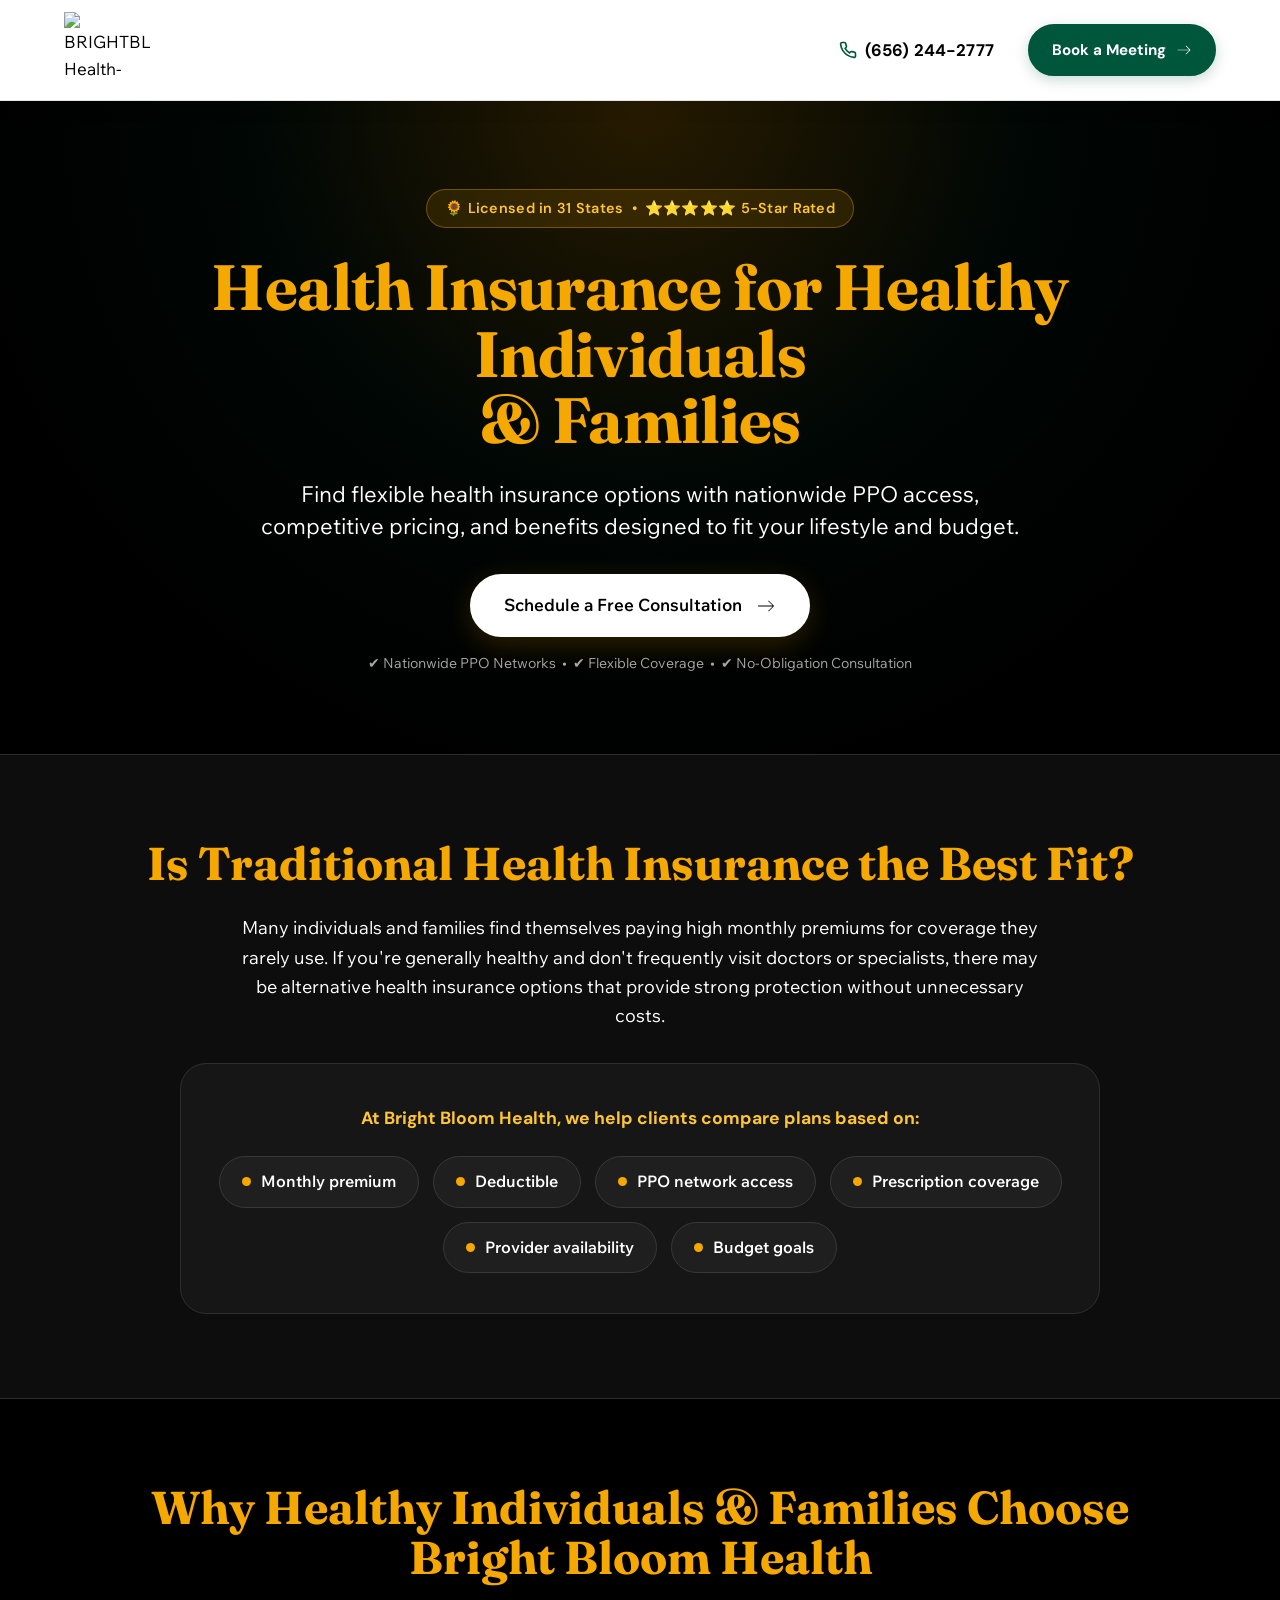
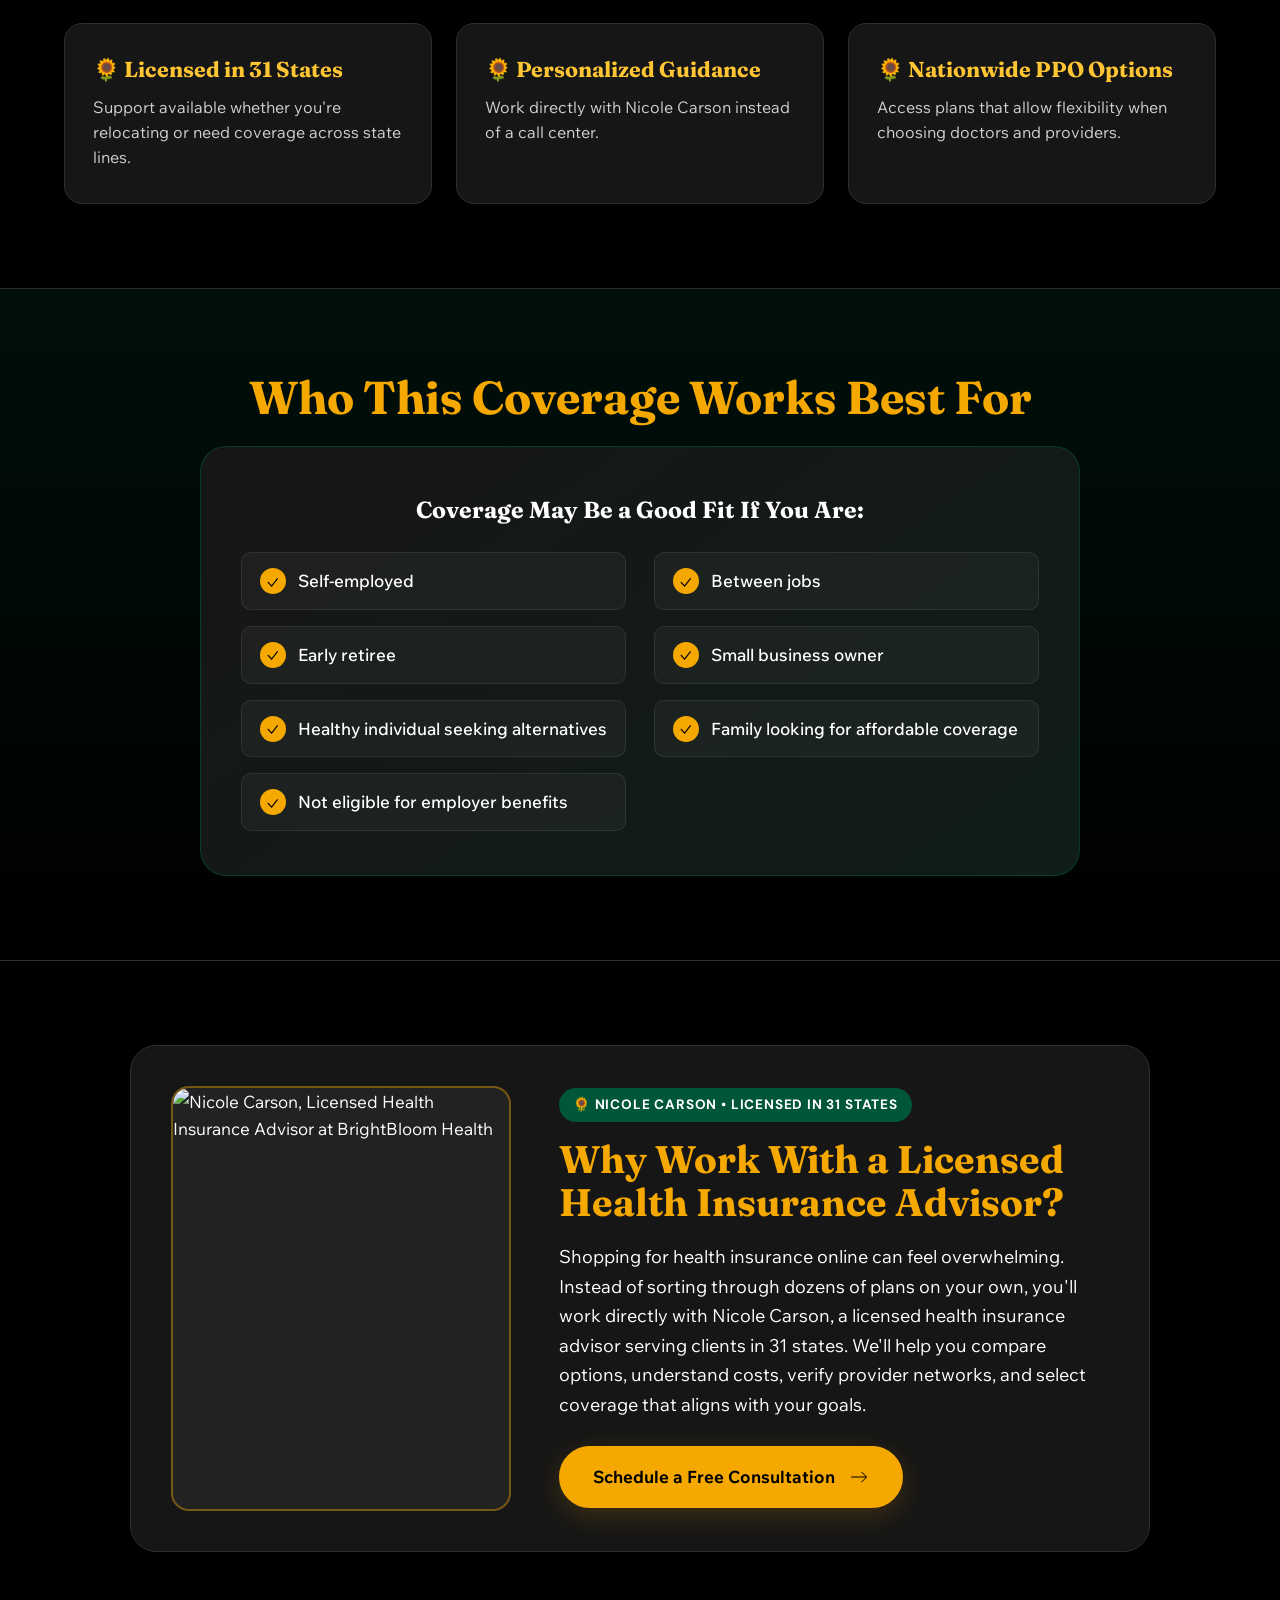
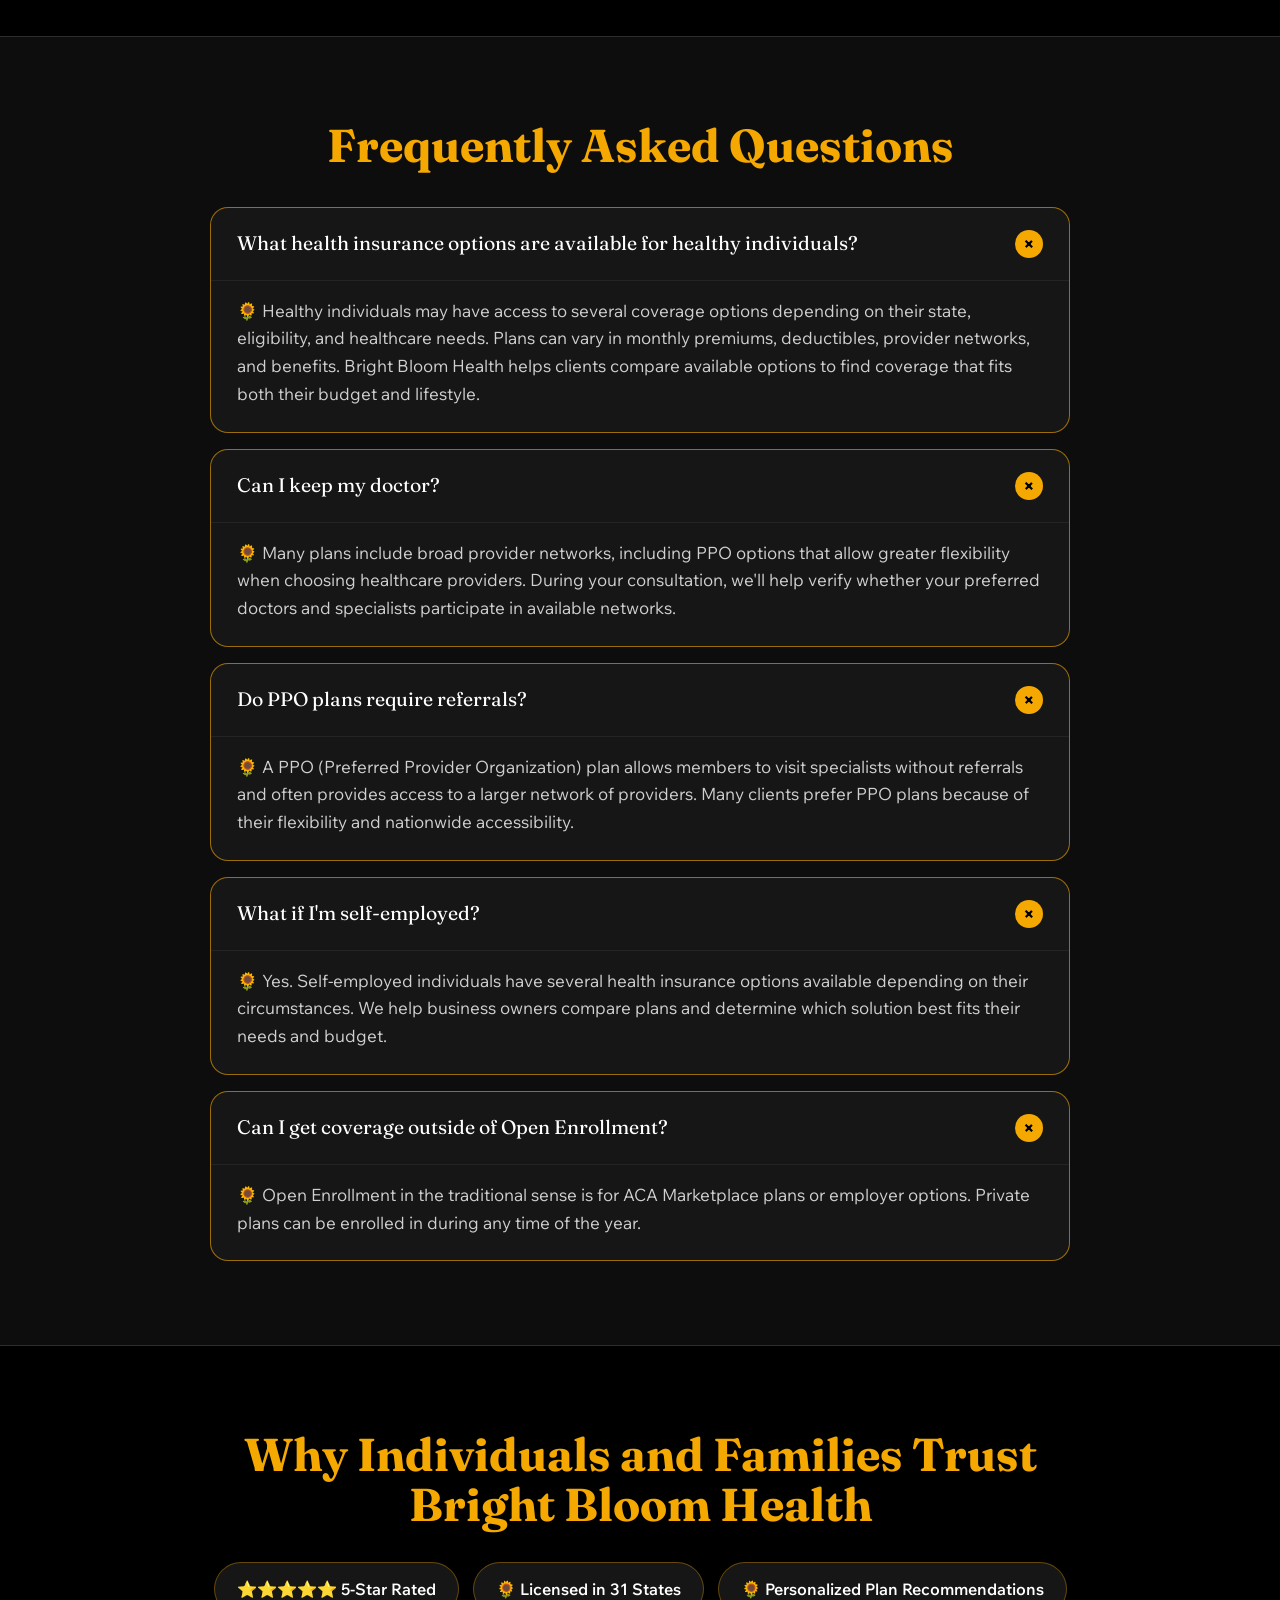
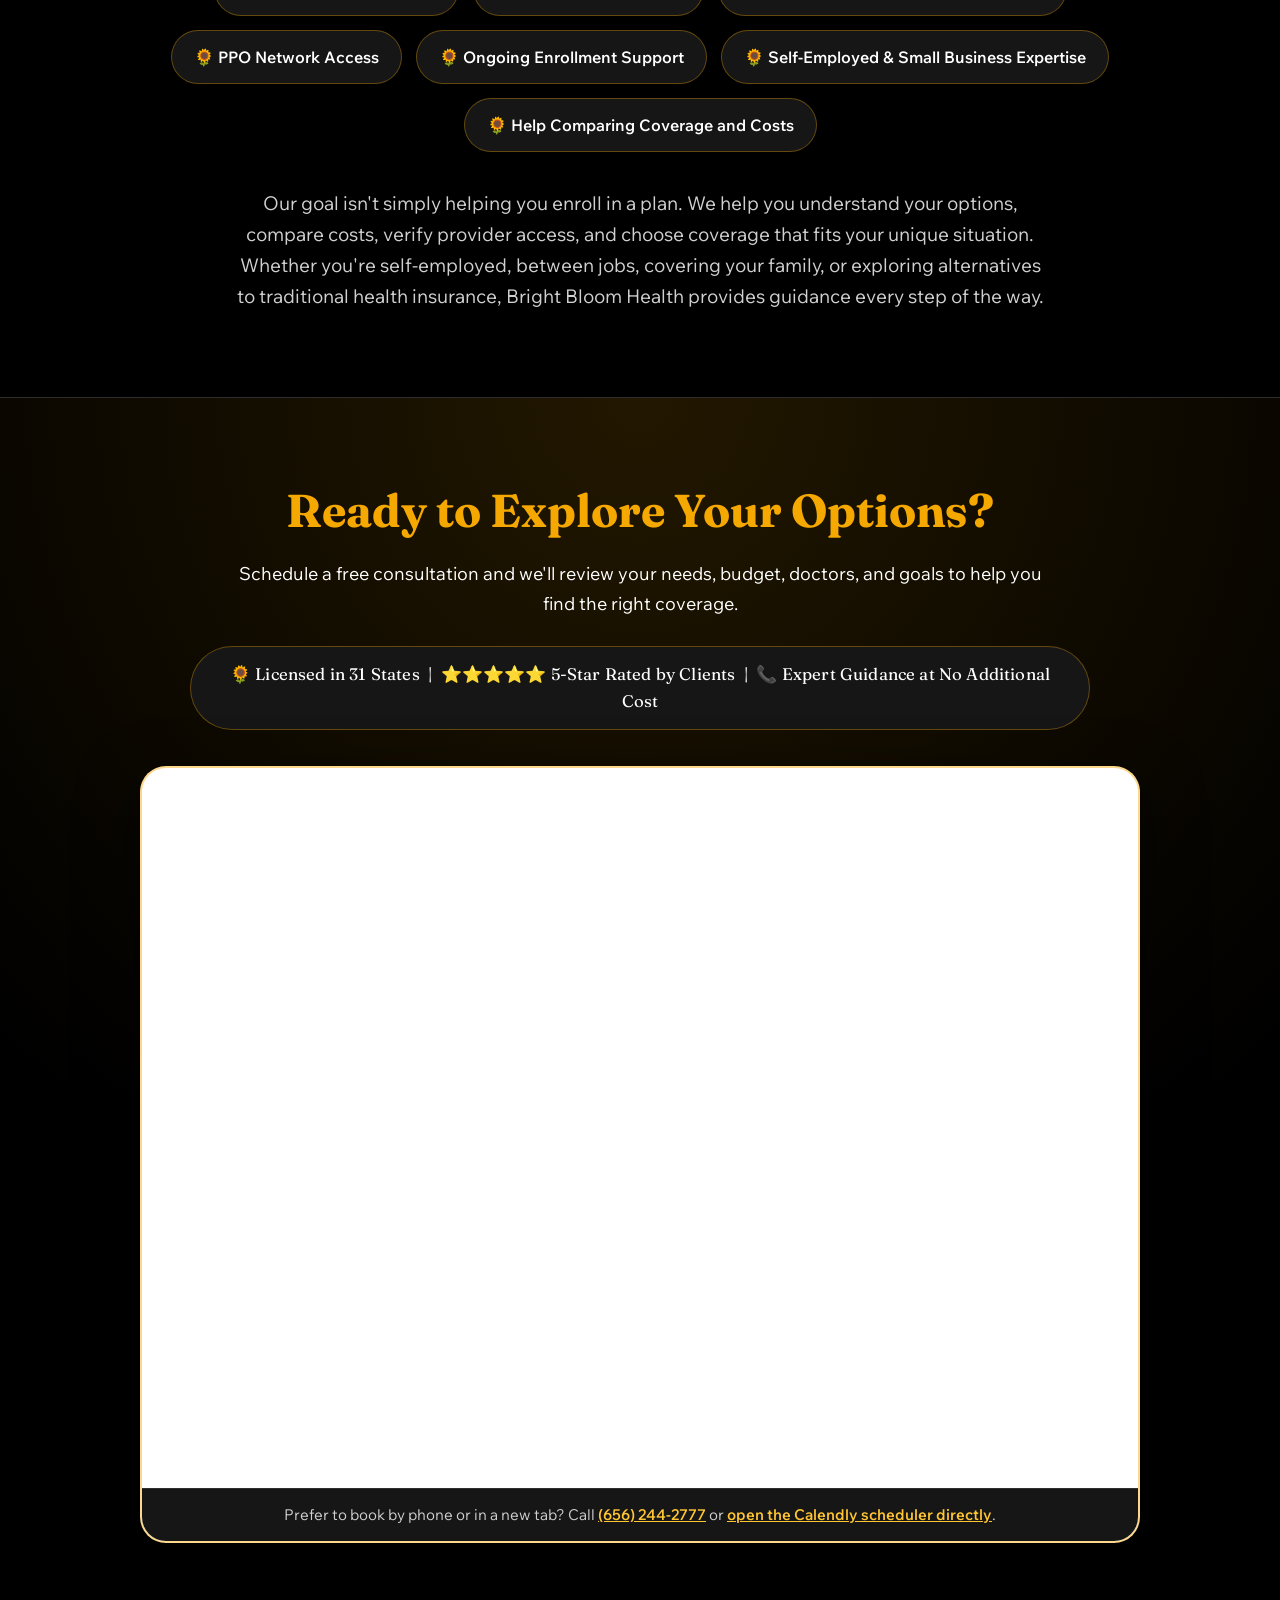
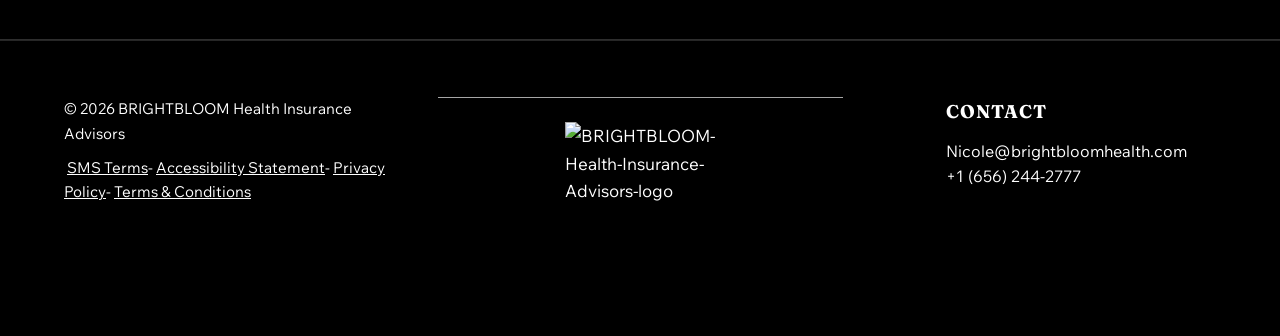
==== individual-health-insurance.html @ b1f5054b "Add Individual and Small Business Group landing pages" ====
<!DOCTYPE html>
<html lang="en">
<head>
  <meta charset="UTF-8" />
  <meta name="viewport" content="width=device-width, initial-scale=1.0" />
  <title>Health Insurance for Healthy Individuals &amp; Families | BrightBloom Health</title>
  <meta name="description" content="Find affordable individual health insurance plans with BrightBloom Health. We help healthy individuals compare coverage options and enroll in plans available across 31 states." />
  <link rel="icon" sizes="192x192" href="https://static.wixstatic.com/media/b63b52_3098d8e9bc4a4a759e5c3618f8b5f207%7Emv2.png/v1/fill/w_192%2Ch_192%2Clg_1%2Cusm_0.66_1.00_0.01/b63b52_3098d8e9bc4a4a759e5c3618f8b5f207%7Emv2.png" type="image/png" />
  <link rel="stylesheet" href="styles.css" />
</head>
<body>

  <!-- ========================================================================
       HEADER: Logo Left, Phone Number & Book a Meeting Anchor Link Right
       ======================================================================== -->
  <header class="site-header">
    <div class="site-header__inner">
      <a href="https://www.brightbloomhealth.com" class="site-header__logo" aria-label="BrightBloom Health Insurance Advisors Home">
        <img
          src="https://static.wixstatic.com/media/4225b8_636b3a43d133442f942cba2904b4e804~mv2.png"
          alt="BRIGHTBLOOM-Health-Insurance-Advisors-logo"
          width="1091"
          height="964"
        />
      </a>

      <div class="site-header__actions">
        <a href="tel:6562442777" class="site-header__phone" aria-label="Call (656) 244-2777">
          <svg viewBox="0 0 24 24" fill="none" stroke="currentColor" stroke-width="2.2" stroke-linecap="round" stroke-linejoin="round" aria-hidden="true">
            <path d="M22 16.92v3a2 2 0 0 1-2.18 2 19.79 19.79 0 0 1-8.63-3.07 19.5 19.5 0 0 1-6-6 19.79 19.79 0 0 1-3.07-8.67A2 2 0 0 1 4.11 2h3a2 2 0 0 1 2 1.72 12.84 12.84 0 0 0 .7 2.81 2 2 0 0 1-.45 2.11L8.09 9.91a16 16 0 0 0 6 6l1.27-1.27a2 2 0 0 1 2.11-.45 12.84 12.84 0 0 0 2.81.7A2 2 0 0 1 22 16.92z"></path>
          </svg>
          <span>(656) 244-2777</span>
        </a>

        <a href="#book-meeting" class="site-header__cta">
          <span>Book a Meeting</span>
          <svg viewBox="0 0 200 200" fill="currentColor" aria-hidden="true">
            <path d="m178.803 97.137-50.078-49.485a3.99 3.99 0 0 0-5.657.047 4.03 4.03 0 0 0 .047 5.68l43.114 42.604H24c-2.209 0-4 1.798-4 4.017s1.791 4.016 4 4.016h142.232l-43.117 42.606a4.03 4.03 0 0 0-.047 5.68 3.99 3.99 0 0 0 5.657.047l50.078-49.485a4.027 4.027 0 0 0 0-5.727"></path>
          </svg>
        </a>
      </div>
    </div>
  </header>

  <main>
    <!-- ======================================================================
         HERO SECTION
         ====================================================================== -->
    <section class="hero">
      <div class="container">
        <div class="hero__eyebrow">
          <span>🌻 Licensed in 31 States</span>
          <span>•</span>
          <span>⭐⭐⭐⭐⭐ 5-Star Rated</span>
        </div>

        <h1>Health Insurance for Healthy Individuals<br />&amp; Families</h1>

        <p class="hero__lead">
          Find flexible health insurance options with nationwide PPO access, competitive pricing, and benefits designed to fit your lifestyle and budget.
        </p>

        <div class="hero__actions">
          <a href="#book-meeting" class="btn-primary">
            <span>Schedule a Free Consultation</span>
            <svg data-bbox="20 46.5 159.999 107.002" viewBox="0 0 200 200" height="200" width="200" xmlns="http://www.w3.org/2000/svg" aria-hidden="true">
              <path d="m178.803 97.137-50.078-49.485a3.99 3.99 0 0 0-5.657.047 4.03 4.03 0 0 0 .047 5.68l43.114 42.604H24c-2.209 0-4 1.798-4 4.017s1.791 4.016 4 4.016h142.232l-43.117 42.606a4.03 4.03 0 0 0-.047 5.68 3.99 3.99 0 0 0 5.657.047l50.078-49.485a4.027 4.027 0 0 0 0-5.727"></path>
            </svg>
          </a>
          <span class="hero__microcopy">✔ Nationwide PPO Networks &nbsp;•&nbsp; ✔ Flexible Coverage &nbsp;•&nbsp; ✔ No-Obligation Consultation</span>
        </div>
      </div>
    </section>

    <!-- ======================================================================
         IS TRADITIONAL HEALTH INSURANCE THE BEST FIT?
         ====================================================================== -->
    <section class="section section--alt">
      <div class="container">
        <h2 class="section-title">Is Traditional Health Insurance the Best Fit?</h2>
        <p class="section-intro">
          Many individuals and families find themselves paying high monthly premiums for coverage they rarely use. If you're generally healthy and don't frequently visit doctors or specialists, there may be alternative health insurance options that provide strong protection without unnecessary costs.
        </p>

        <div class="compare-box">
          <p class="compare-box__label">At Bright Bloom Health, we help clients compare plans based on:</p>
          <ul class="pill-grid">
            <li class="pill-grid__item"><span class="pill-grid__dot"></span>Monthly premium</li>
            <li class="pill-grid__item"><span class="pill-grid__dot"></span>Deductible</li>
            <li class="pill-grid__item"><span class="pill-grid__dot"></span>PPO network access</li>
            <li class="pill-grid__item"><span class="pill-grid__dot"></span>Prescription coverage</li>
            <li class="pill-grid__item"><span class="pill-grid__dot"></span>Provider availability</li>
            <li class="pill-grid__item"><span class="pill-grid__dot"></span>Budget goals</li>
          </ul>
        </div>
      </div>
    </section>

    <!-- ======================================================================
         WHY HEALTHY INDIVIDUALS & FAMILIES CHOOSE BRIGHT BLOOM HEALTH
         ====================================================================== -->
    <section class="section">
      <div class="container">
        <h2 class="section-title">Why Healthy Individuals &amp; Families Choose<br />Bright Bloom Health</h2>

        <div class="cards-grid">
          <article class="feature-card">
            <h3 class="feature-card__title">🌻 Licensed in 31 States</h3>
            <p class="feature-card__text">
              Support available whether you're relocating or need coverage across state lines.
            </p>
          </article>

          <article class="feature-card">
            <h3 class="feature-card__title">🌻 Personalized Guidance</h3>
            <p class="feature-card__text">
              Work directly with Nicole Carson instead of a call center.
            </p>
          </article>

          <article class="feature-card">
            <h3 class="feature-card__title">🌻 Nationwide PPO Options</h3>
            <p class="feature-card__text">
              Access plans that allow flexibility when choosing doctors and providers.
            </p>
          </article>
        </div>
      </div>
    </section>

    <!-- ======================================================================
         WHO THIS COVERAGE WORKS BEST FOR
         ====================================================================== -->
    <section class="section section--green-accent">
      <div class="container">
        <h2 class="section-title">Who This Coverage Works Best For</h2>

        <div class="checklist-panel">
          <h3 class="checklist-panel__subtitle">Coverage May Be a Good Fit If You Are:</h3>
          <ul class="checklist-grid">
            <li class="checklist-grid__item">
              <span class="checklist-grid__check" aria-hidden="true">✓</span>
              <span>Self-employed</span>
            </li>
            <li class="checklist-grid__item">
              <span class="checklist-grid__check" aria-hidden="true">✓</span>
              <span>Between jobs</span>
            </li>
            <li class="checklist-grid__item">
              <span class="checklist-grid__check" aria-hidden="true">✓</span>
              <span>Early retiree</span>
            </li>
            <li class="checklist-grid__item">
              <span class="checklist-grid__check" aria-hidden="true">✓</span>
              <span>Small business owner</span>
            </li>
            <li class="checklist-grid__item">
              <span class="checklist-grid__check" aria-hidden="true">✓</span>
              <span>Healthy individual seeking alternatives</span>
            </li>
            <li class="checklist-grid__item">
              <span class="checklist-grid__check" aria-hidden="true">✓</span>
              <span>Family looking for affordable coverage</span>
            </li>
            <li class="checklist-grid__item">
              <span class="checklist-grid__check" aria-hidden="true">✓</span>
              <span>Not eligible for employer benefits</span>
            </li>
          </ul>
        </div>
      </div>
    </section>

    <!-- ======================================================================
         WHY WORK WITH A LICENSED HEALTH INSURANCE ADVISOR?
         ====================================================================== -->
    <section class="section">
      <div class="container">
        <div class="advisor-split">
          <div class="advisor-split__photo-wrap">
            <img
              src="https://static.wixstatic.com/media/b63b52_258e3d685c5d4fb6a527b3e25c77edae~mv2.jpeg/v1/fill/w_1440,h_1800,al_c,q_90,enc_auto/b63b52_258e3d685c5d4fb6a527b3e25c77edae~mv2.jpeg"
              alt="Nicole Carson, Licensed Health Insurance Advisor at BrightBloom Health"
              loading="lazy"
            />
          </div>

          <div class="advisor-split__content">
            <span class="advisor-split__badge">🌻 Nicole Carson • Licensed in 31 States</span>
            <h2 class="advisor-split__title">Why Work With a Licensed Health Insurance Advisor?</h2>
            <p class="advisor-split__body">
              Shopping for health insurance online can feel overwhelming. Instead of sorting through dozens of plans on your own, you'll work directly with Nicole Carson, a licensed health insurance advisor serving clients in 31 states. We'll help you compare options, understand costs, verify provider networks, and select coverage that aligns with your goals.
            </p>
            <a href="#book-meeting" class="btn-primary btn-gold">
              <span>Schedule a Free Consultation</span>
              <svg viewBox="0 0 200 200" xmlns="http://www.w3.org/2000/svg" aria-hidden="true">
                <path d="m178.803 97.137-50.078-49.485a3.99 3.99 0 0 0-5.657.047 4.03 4.03 0 0 0 .047 5.68l43.114 42.604H24c-2.209 0-4 1.798-4 4.017s1.791 4.016 4 4.016h142.232l-43.117 42.606a4.03 4.03 0 0 0-.047 5.68 3.99 3.99 0 0 0 5.657.047l50.078-49.485a4.027 4.027 0 0 0 0-5.727"></path>
              </svg>
            </a>
          </div>
        </div>
      </div>
    </section>

    <!-- ======================================================================
         FREQUENTLY ASKED QUESTIONS
         ====================================================================== -->
    <section class="section section--alt">
      <div class="container container--narrow">
        <h2 class="section-title">Frequently Asked Questions</h2>

        <div class="faq-list">
          <details class="faq-item" open>
            <summary>
              <span>What health insurance options are available for healthy individuals?</span>
              <span class="faq-item__icon" aria-hidden="true">+</span>
            </summary>
            <div class="faq-item__answer">
              🌻 Healthy individuals may have access to several coverage options depending on their state, eligibility, and healthcare needs. Plans can vary in monthly premiums, deductibles, provider networks, and benefits. Bright Bloom Health helps clients compare available options to find coverage that fits both their budget and lifestyle.
            </div>
          </details>

          <details class="faq-item" open>
            <summary>
              <span>Can I keep my doctor?</span>
              <span class="faq-item__icon" aria-hidden="true">+</span>
            </summary>
            <div class="faq-item__answer">
              🌻 Many plans include broad provider networks, including PPO options that allow greater flexibility when choosing healthcare providers. During your consultation, we'll help verify whether your preferred doctors and specialists participate in available networks.
            </div>
          </details>

          <details class="faq-item" open>
            <summary>
              <span>Do PPO plans require referrals?</span>
              <span class="faq-item__icon" aria-hidden="true">+</span>
            </summary>
            <div class="faq-item__answer">
              🌻 A PPO (Preferred Provider Organization) plan allows members to visit specialists without referrals and often provides access to a larger network of providers. Many clients prefer PPO plans because of their flexibility and nationwide accessibility.
            </div>
          </details>

          <details class="faq-item" open>
            <summary>
              <span>What if I'm self-employed?</span>
              <span class="faq-item__icon" aria-hidden="true">+</span>
            </summary>
            <div class="faq-item__answer">
              🌻 Yes. Self-employed individuals have several health insurance options available depending on their circumstances. We help business owners compare plans and determine which solution best fits their needs and budget.
            </div>
          </details>

          <details class="faq-item" open>
            <summary>
              <span>Can I get coverage outside of Open Enrollment?</span>
              <span class="faq-item__icon" aria-hidden="true">+</span>
            </summary>
            <div class="faq-item__answer">
              🌻 Open Enrollment in the traditional sense is for ACA Marketplace plans or employer options. Private plans can be enrolled in during any time of the year.
            </div>
          </details>
        </div>
      </div>
    </section>

    <!-- ======================================================================
         WHY INDIVIDUALS AND FAMILIES TRUST BRIGHT BLOOM HEALTH
         ====================================================================== -->
    <section class="section">
      <div class="container">
        <h2 class="section-title">Why Individuals and Families Trust<br />Bright Bloom Health</h2>

        <ul class="trust-badges">
          <li class="trust-badges__item">⭐⭐⭐⭐⭐ 5-Star Rated</li>
          <li class="trust-badges__item">🌻 Licensed in 31 States</li>
          <li class="trust-badges__item">🌻 Personalized Plan Recommendations</li>
          <li class="trust-badges__item">🌻 PPO Network Access</li>
          <li class="trust-badges__item">🌻 Ongoing Enrollment Support</li>
          <li class="trust-badges__item">🌻 Self-Employed &amp; Small Business Expertise</li>
          <li class="trust-badges__item">🌻 Help Comparing Coverage and Costs</li>
        </ul>

        <p class="trust-closing">
          Our goal isn't simply helping you enroll in a plan. We help you understand your options, compare costs, verify provider access, and choose coverage that fits your unique situation. Whether you're self-employed, between jobs, covering your family, or exploring alternatives to traditional health insurance, Bright Bloom Health provides guidance every step of the way.
        </p>
      </div>
    </section>

    <!-- ======================================================================
         BOOK A MEETING / CALENDLY SECTION (#book-meeting / #Get a Quote)
         ====================================================================== -->
    <div id="Get a Quote"></div>
    <section id="book-meeting" class="booking-section">
      <div class="container">
        <h2 class="section-title">Ready to Explore Your Options?</h2>
        <p class="section-intro">
          Schedule a free consultation and we'll review your needs, budget, doctors, and goals to help you find the right coverage.
        </p>

        <div class="booking-trust-bar">
          🌻 Licensed in 31 States &nbsp;|&nbsp; ⭐⭐⭐⭐⭐ 5-Star Rated by Clients &nbsp;|&nbsp; 📞 Expert Guidance at No Additional Cost
        </div>

        <div class="calendly-card">
          <!-- Wix Custom Element from https://www.brightbloomhealth.com/#Get%20a%20Quote -->
          <calendly-integration ispremium="true" calendly-url="https://calendly.com/brightbloomhealth"></calendly-integration>

          <!-- Standard Calendly Inline Embed Widget for https://calendly.com/brightbloomhealth -->
          <div
            class="calendly-inline-widget"
            data-url="https://calendly.com/brightbloomhealth?hide_gdpr_banner=1"
          ></div>
          <script type="text/javascript" src="https://assets.calendly.com/assets/external/widget.js" async></script>

          <div class="calendly-fallback">
            Prefer to book by phone or in a new tab? Call <a href="tel:6562442777">(656) 244-2777</a> or <a href="https://calendly.com/brightbloomhealth" target="_blank" rel="noopener noreferrer">open the Calendly scheduler directly</a>.
          </div>
        </div>
      </div>
    </section>
  </main>

  <!-- ========================================================================
       FOOTER (Copied from https://www.brightbloomhealth.com/)
       ======================================================================== -->
  <footer id="comp-kbgakxmn" class="site-footer">
    <div class="site-footer__grid">
      <div class="site-footer__legal">
        <p>© 2026 BRIGHTBLOOM Health Insurance Advisors&nbsp;</p>
        <p>
          &nbsp;<a href="https://www.brightbloomhealth.com/blank-1" target="_self">SMS Terms</a>-
          <a href="https://www.brightbloomhealth.com/blank-2" target="_self">Accessibility Statement</a>-&nbsp;<a href="https://www.brightbloomhealth.com/privacy-page" target="_self">Privacy Policy</a>-
          <a href="https://www.brightbloomhealth.com/terms-and-conditions" target="_self">Terms &amp; Conditions</a>
        </p>
      </div>

      <div class="site-footer__logo-box">
        <a href="https://www.brightbloomhealth.com" target="_self" class="site-footer__logo-link" aria-label="BrightBloom Health Home">
          <img
            src="https://static.wixstatic.com/media/4225b8_f32159758fa34a75a1e95ddd8f62abf9~mv2.png"
            alt="BRIGHTBLOOM-Health-Insurance-Advisors-logo"
            width="1254"
            height="1254"
            loading="lazy"
          />
        </a>
      </div>

      <div class="site-footer__contact">
        <h2>Contact</h2>
        <p>
          <a href="mailto:Nicole@brightbloomhealth.com">Nicole@brightbloomhealth.com</a><br />
          <a href="tel:+16562442777">+1 (656) 244-2777</a>
        </p>
      </div>
    </div>
  </footer>

</body>
</html>
---- styles.css ----
/* ==========================================================================
   BrightBloom Health Insurance Advisors — Shared Landing Page Styles
   Brand Palette & Typography matched to https://www.brightbloomhealth.com/
   ========================================================================== */

/* Brand Fonts from Wix / Parastorage + Google Fonts Fallbacks */
@import url('https://fonts.googleapis.com/css2?family=DM+Sans:ital,opsz,wght@0,9..40,400..800;1,9..40,400..800&family=Fraunces:opsz,wght@9..144,600;9..144,700;9..144,800&family=Wix+Madefor+Text:ital,wght@0,400..800;1,400..800&display=swap');

@font-face {
  font-family: 'gazpacho';
  font-style: normal;
  font-weight: 700;
  src: url('https://static.parastorage.com/fonts/v2/b9dca666-0b23-410b-aa3e-4b1a104186e5/v1/gazpacho.latin.woff2') format('woff2');
  font-display: swap;
}

@font-face {
  font-family: 'gazpacho';
  font-style: normal;
  font-weight: 900;
  src: url('https://static.parastorage.com/fonts/v2/79d3cc28-83b4-41ea-b352-4a96702283bd/v1/gazpacho.latin.woff2') format('woff2');
  font-display: swap;
}

@font-face {
  font-family: 'wix-madefor-text-v2';
  font-style: normal;
  font-weight: 400;
  src: url('https://static.parastorage.com/tag-bundler/api/v1/fonts-cache/googlefont/woff2/s/wixmadefortext/v13/-W_lXI_oSymQ8Qj-Apx3HGN_Hu1RZiUR5y4coj8.woff2') format('woff2');
  font-display: swap;
}

@font-face {
  font-family: 'wix-madefor-text-v2';
  font-style: normal;
  font-weight: 600;
  src: url('https://static.parastorage.com/tag-bundler/api/v1/fonts-cache/googlefont/woff2/s/wixmadefortext/v13/-W_lXI_oSymQ8Qj-Apx3HGN_Hu1RZiUR5y4coj8.woff2') format('woff2');
  font-display: swap;
}

:root {
  /* Core Brand Colors from BrightBloom Health */
  --bb-black: #000000;
  --bb-dark: #0d0d0d;
  --bb-surface: #161616;
  --bb-surface-elevated: #1f1f1f;
  --bb-border-dark: #2e2e2e;
  --bb-shade-2: #4d4d4d;
  --bb-shade-3: #a6a6a6;
  --bb-text-muted: #d0d0d0;
  --bb-white: #ffffff;
  --bb-gold: #F5A800;
  --bb-yellow: #FFC533;
  --bb-green: #00563B;
  --bb-green-light: #00724f;

  /* Typography */
  --font-heading: 'gazpacho', 'Fraunces', Georgia, serif;
  --font-body: 'wix-madefor-text-v2', 'Wix Madefor Text', 'DM Sans', -apple-system, BlinkMacSystemFont, sans-serif;
  --font-ui: 'DM Sans', 'Wix Madefor Text', sans-serif;

  /* Spacing & Layout */
  --container-max: 1200px;
  --container-narrow: 920px;
  --radius-sm: 10px;
  --radius-md: 18px;
  --radius-lg: 26px;
  --radius-pill: 9999px;
  --transition: 0.25s cubic-bezier(0.16, 1, 0.3, 1);
}

*, *::before, *::after {
  box-sizing: border-box;
  margin: 0;
  padding: 0;
}

html {
  scroll-behavior: smooth;
  scroll-padding-top: 96px;
}

body {
  background-color: var(--bb-black);
  color: var(--bb-white);
  font-family: var(--font-body);
  font-size: 17px;
  line-height: 1.6;
  -webkit-font-smoothing: antialiased;
  -moz-osx-font-smoothing: grayscale;
  overflow-x: hidden;
}

img {
  max-width: 100%;
  height: auto;
  display: block;
}

a {
  color: inherit;
  text-decoration: none;
  transition: color var(--transition), background-color var(--transition), transform var(--transition), border-color var(--transition), box-shadow var(--transition);
}

.container {
  width: 100%;
  max-width: var(--container-max);
  margin: 0 auto;
  padding: 0 24px;
}

.container--narrow {
  max-width: var(--container-narrow);
}

/* ==========================================================================
   HEADER (Identical on both pages: Logo Left, Phone + Book Link Right)
   ========================================================================== */
.site-header {
  position: sticky;
  top: 0;
  z-index: 1000;
  background-color: var(--bb-white);
  color: var(--bb-black);
  border-bottom: 1px solid #e5e5e5;
  box-shadow: 0 4px 20px rgba(0, 0, 0, 0.08);
}

.site-header__inner {
  max-width: var(--container-max);
  margin: 0 auto;
  padding: 12px 24px;
  display: flex;
  align-items: center;
  justify-content: space-between;
  gap: 20px;
}

.site-header__logo {
  display: inline-flex;
  align-items: center;
  gap: 12px;
  flex-shrink: 0;
}

.site-header__logo img {
  height: 76px;
  width: auto;
  object-fit: contain;
}

.site-header__actions {
  display: flex;
  align-items: center;
  gap: 20px;
  flex-wrap: wrap;
  justify-content: flex-end;
}

.site-header__phone {
  display: inline-flex;
  align-items: center;
  gap: 8px;
  font-family: var(--font-ui);
  font-weight: 700;
  font-size: 1.05rem;
  color: var(--bb-black);
  padding: 8px 14px;
  border-radius: var(--radius-pill);
  letter-spacing: 0.01em;
}

.site-header__phone svg {
  width: 18px;
  height: 18px;
  color: var(--bb-green);
  flex-shrink: 0;
}

.site-header__phone:hover {
  color: var(--bb-green);
  background-color: rgba(0, 86, 59, 0.06);
}

.site-header__cta {
  display: inline-flex;
  align-items: center;
  gap: 10px;
  background-color: var(--bb-green);
  color: var(--bb-white);
  font-family: var(--font-ui);
  font-weight: 700;
  font-size: 0.95rem;
  padding: 12px 22px;
  border-radius: var(--radius-pill);
  border: 2px solid var(--bb-green);
  box-shadow: 0 4px 14px rgba(0, 86, 59, 0.22);
  white-space: nowrap;
}

.site-header__cta:hover {
  background-color: var(--bb-black);
  border-color: var(--bb-black);
  color: var(--bb-yellow);
  transform: translateY(-1px);
}

.site-header__cta svg {
  width: 16px;
  height: 16px;
  transition: transform var(--transition);
}

.site-header__cta:hover svg {
  transform: translateX(3px);
}

/* ==========================================================================
   BUTTONS (Matching BrightBloom pill buttons with animated right arrow)
   ========================================================================== */
.btn-primary {
  display: inline-flex;
  align-items: center;
  justify-content: center;
  gap: 14px;
  background-color: var(--bb-white);
  color: var(--bb-black);
  font-family: var(--font-body);
  font-weight: 600;
  font-size: 1.05rem;
  padding: 16px 32px;
  border-radius: var(--radius-pill);
  border: 2px solid var(--bb-white);
  box-shadow: 0 8px 28px rgba(245, 168, 0, 0.18);
  cursor: pointer;
}

.btn-primary svg {
  width: 20px;
  height: 20px;
  fill: currentColor;
  transition: transform var(--transition);
}

.btn-primary:hover {
  background-color: var(--bb-gold);
  border-color: var(--bb-gold);
  color: var(--bb-black);
  transform: translateY(-2px);
  box-shadow: 0 12px 32px rgba(245, 168, 0, 0.35);
}

.btn-primary:hover svg {
  transform: translateX(4px);
}

.btn-gold {
  background-color: var(--bb-gold);
  border-color: var(--bb-gold);
  color: var(--bb-black);
  font-weight: 700;
}

.btn-gold:hover {
  background-color: var(--bb-yellow);
  border-color: var(--bb-yellow);
}

/* ==========================================================================
   HERO SECTION
   ========================================================================== */
.hero {
  position: relative;
  padding: 88px 0 80px;
  background:
    radial-gradient(circle at 50% 0%, rgba(245, 168, 0, 0.16) 0%, rgba(0, 86, 59, 0.08) 42%, rgba(0, 0, 0, 0) 75%),
    var(--bb-black);
  text-align: center;
  border-bottom: 1px solid var(--bb-border-dark);
  overflow: hidden;
}

.hero__eyebrow {
  display: inline-flex;
  align-items: center;
  gap: 8px;
  background: rgba(245, 168, 0, 0.12);
  border: 1px solid rgba(245, 168, 0, 0.35);
  color: var(--bb-yellow);
  font-family: var(--font-ui);
  font-size: 0.9rem;
  font-weight: 600;
  padding: 7px 18px;
  border-radius: var(--radius-pill);
  margin-bottom: 26px;
  letter-spacing: 0.02em;
}

.hero h1 {
  font-family: var(--font-heading);
  font-weight: 700;
  font-size: clamp(2.4rem, 5vw, 4.1rem);
  line-height: 1.04;
  color: var(--bb-gold);
  max-width: 940px;
  margin: 0 auto 24px;
  letter-spacing: -0.01em;
}

.hero__lead {
  font-size: clamp(1.12rem, 2vw, 1.35rem);
  line-height: 1.5;
  color: var(--bb-white);
  max-width: 780px;
  margin: 0 auto 20px;
}

.hero__sublead {
  font-size: 1.05rem;
  line-height: 1.55;
  color: var(--bb-text-muted);
  max-width: 740px;
  margin: 0 auto 32px;
}

.hero__actions {
  margin-top: 32px;
  display: flex;
  flex-direction: column;
  align-items: center;
  gap: 14px;
}

.hero__microcopy {
  font-size: 0.9rem;
  color: var(--bb-shade-3);
}

/* ==========================================================================
   SECTIONS & TYPOGRAPHY
   ========================================================================== */
.section {
  padding: 84px 0;
  border-bottom: 1px solid var(--bb-border-dark);
}

.section--alt {
  background-color: var(--bb-dark);
}

.section--green-accent {
  background: linear-gradient(180deg, rgba(0, 86, 59, 0.18) 0%, rgba(0, 0, 0, 0.95) 100%);
}

.section-title {
  font-family: var(--font-heading);
  font-weight: 700;
  font-size: clamp(1.9rem, 3.6vw, 3rem);
  line-height: 1.08;
  color: var(--bb-gold);
  text-align: center;
  margin-bottom: 24px;
}

.section-title--white {
  color: var(--bb-white);
}

.section-intro {
  font-size: 1.15rem;
  line-height: 1.6;
  color: var(--bb-white);
  max-width: 820px;
  margin: 0 auto 24px;
  text-align: center;
}

.section-subintro {
  font-size: 1.05rem;
  line-height: 1.6;
  color: var(--bb-text-muted);
  max-width: 820px;
  margin: 0 auto 36px;
  text-align: center;
}

/* ==========================================================================
   COMPARISON PILLS / TAG GRID
   ========================================================================== */
.compare-box {
  background-color: var(--bb-surface);
  border: 1px solid var(--bb-border-dark);
  border-radius: var(--radius-lg);
  padding: 40px 36px;
  max-width: 920px;
  margin: 32px auto 0;
}

.compare-box__label {
  font-family: var(--font-ui);
  font-weight: 700;
  font-size: 1.1rem;
  color: var(--bb-yellow);
  text-align: center;
  margin-bottom: 24px;
}

.pill-grid {
  display: flex;
  flex-wrap: wrap;
  justify-content: center;
  gap: 14px;
  list-style: none;
}

.pill-grid__item {
  display: inline-flex;
  align-items: center;
  gap: 10px;
  background-color: var(--bb-surface-elevated);
  border: 1px solid #383838;
  color: var(--bb-white);
  padding: 12px 22px;
  border-radius: var(--radius-pill);
  font-weight: 600;
  font-size: 1rem;
}

.pill-grid__dot {
  width: 9px;
  height: 9px;
  border-radius: 50%;
  background-color: var(--bb-gold);
  flex-shrink: 0;
}

/* ==========================================================================
   FEATURE CARDS GRID
   ========================================================================== */
.cards-grid {
  display: grid;
  grid-template-columns: repeat(auto-fit, minmax(290px, 1fr));
  gap: 24px;
  margin-top: 40px;
}

.cards-grid--2col {
  grid-template-columns: repeat(auto-fit, minmax(360px, 1fr));
}

.feature-card {
  background-color: var(--bb-surface);
  border: 1px solid var(--bb-border-dark);
  border-radius: var(--radius-md);
  padding: 32px 28px;
  transition: transform var(--transition), border-color var(--transition), box-shadow var(--transition);
}

.feature-card:hover {
  transform: translateY(-3px);
  border-color: rgba(245, 168, 0, 0.55);
  box-shadow: 0 12px 30px rgba(0, 0, 0, 0.45);
}

.feature-card__title {
  font-family: var(--font-heading);
  font-size: 1.35rem;
  line-height: 1.25;
  color: var(--bb-yellow);
  margin-bottom: 12px;
  display: flex;
  align-items: flex-start;
  gap: 10px;
}

.feature-card__text {
  color: var(--bb-text-muted);
  font-size: 1.02rem;
  line-height: 1.55;
}

/* ==========================================================================
   CHECKLIST / FIT SECTION
   ========================================================================== */
.checklist-panel {
  background: linear-gradient(145deg, #161616 0%, #101d18 100%);
  border: 1px solid rgba(0, 86, 59, 0.55);
  border-radius: var(--radius-lg);
  padding: 44px 40px;
  max-width: 880px;
  margin: 0 auto;
}

.checklist-panel__subtitle {
  font-family: var(--font-heading);
  font-size: 1.45rem;
  color: var(--bb-white);
  margin-bottom: 24px;
  text-align: center;
}

.checklist-grid {
  display: grid;
  grid-template-columns: repeat(auto-fit, minmax(260px, 1fr));
  gap: 16px 28px;
  list-style: none;
}

.checklist-grid__item {
  display: flex;
  align-items: center;
  gap: 12px;
  font-size: 1.08rem;
  font-weight: 500;
  color: var(--bb-white);
  background: rgba(255, 255, 255, 0.04);
  border: 1px solid rgba(255, 255, 255, 0.08);
  padding: 14px 18px;
  border-radius: var(--radius-sm);
}

.checklist-grid__check {
  display: inline-flex;
  align-items: center;
  justify-content: center;
  width: 26px;
  height: 26px;
  border-radius: 50%;
  background-color: var(--bb-gold);
  color: var(--bb-black);
  font-weight: 800;
  font-size: 0.9rem;
  flex-shrink: 0;
}

.checklist-panel__footer {
  margin-top: 28px;
  text-align: center;
  color: var(--bb-text-muted);
  font-size: 1.05rem;
}

/* ==========================================================================
   ADVISOR SPOTLIGHT (Nicole Carson)
   ========================================================================== */
.advisor-split {
  display: grid;
  grid-template-columns: 340px 1fr;
  gap: 48px;
  align-items: center;
  background-color: var(--bb-surface);
  border: 1px solid var(--bb-border-dark);
  border-radius: var(--radius-lg);
  padding: 40px;
  max-width: 1020px;
  margin: 0 auto;
}

.advisor-split__photo-wrap {
  position: relative;
  border-radius: var(--radius-md);
  overflow: hidden;
  border: 2px solid rgba(245, 168, 0, 0.4);
  aspect-ratio: 4 / 5;
  background-color: #222;
}

.advisor-split__photo-wrap img {
  width: 100%;
  height: 100%;
  object-fit: cover;
}

.advisor-split__badge {
  display: inline-block;
  background-color: var(--bb-green);
  color: var(--bb-white);
  font-family: var(--font-ui);
  font-size: 0.85rem;
  font-weight: 700;
  text-transform: uppercase;
  letter-spacing: 0.06em;
  padding: 6px 14px;
  border-radius: var(--radius-pill);
  margin-bottom: 16px;
}

.advisor-split__title {
  font-family: var(--font-heading);
  font-size: clamp(1.75rem, 3vw, 2.4rem);
  line-height: 1.12;
  color: var(--bb-gold);
  margin-bottom: 18px;
}

.advisor-split__body {
  font-size: 1.12rem;
  line-height: 1.65;
  color: var(--bb-white);
  margin-bottom: 26px;
}

/* ==========================================================================
   TRUST BADGES & WHY TRUST SECTION
   ========================================================================== */
.trust-badges {
  display: flex;
  flex-wrap: wrap;
  justify-content: center;
  gap: 14px;
  margin: 32px auto 36px;
  max-width: 960px;
  list-style: none;
}

.trust-badges__item {
  background-color: var(--bb-surface);
  border: 1px solid rgba(245, 168, 0, 0.35);
  color: var(--bb-white);
  padding: 13px 22px;
  border-radius: var(--radius-pill);
  font-weight: 600;
  font-size: 1.02rem;
}

.trust-closing {
  max-width: 820px;
  margin: 0 auto;
  text-align: center;
  font-size: 1.18rem;
  line-height: 1.65;
  color: var(--bb-text-muted);
}

/* ==========================================================================
   FAQ SECTION
   ========================================================================== */
.faq-list {
  max-width: 860px;
  margin: 36px auto 0;
  display: flex;
  flex-direction: column;
  gap: 16px;
}

.faq-item {
  background-color: var(--bb-surface);
  border: 1px solid var(--bb-border-dark);
  border-radius: var(--radius-md);
  overflow: hidden;
  transition: border-color var(--transition);
}

.faq-item[open] {
  border-color: rgba(245, 168, 0, 0.6);
}

.faq-item summary {
  list-style: none;
  cursor: pointer;
  padding: 22px 26px;
  font-family: var(--font-heading);
  font-size: 1.22rem;
  line-height: 1.3;
  color: var(--bb-white);
  display: flex;
  align-items: center;
  justify-content: space-between;
  gap: 16px;
}

.faq-item summary::-webkit-details-marker {
  display: none;
}

.faq-item__icon {
  width: 28px;
  height: 28px;
  border-radius: 50%;
  background-color: rgba(245, 168, 0, 0.15);
  color: var(--bb-gold);
  display: inline-flex;
  align-items: center;
  justify-content: center;
  font-family: var(--font-ui);
  font-weight: 700;
  font-size: 1.2rem;
  flex-shrink: 0;
  transition: transform var(--transition), background-color var(--transition);
}

.faq-item[open] .faq-item__icon {
  transform: rotate(45deg);
  background-color: var(--bb-gold);
  color: var(--bb-black);
}

.faq-item__answer {
  padding: 0 26px 24px;
  color: var(--bb-text-muted);
  font-size: 1.05rem;
  line-height: 1.65;
  border-top: 1px solid rgba(255, 255, 255, 0.06);
  padding-top: 16px;
}

/* ==========================================================================
   BOOKING / CALENDLY SECTION (#book-meeting / #Get a Quote)
   ========================================================================== */
.booking-section {
  padding: 88px 0 96px;
  background:
    radial-gradient(circle at 50% 0%, rgba(245, 168, 0, 0.14) 0%, rgba(0, 0, 0, 0) 65%),
    var(--bb-black);
  border-bottom: 1px solid var(--bb-border-dark);
}

.booking-trust-bar {
  background-color: var(--bb-surface);
  border: 1px solid rgba(245, 168, 0, 0.35);
  border-radius: var(--radius-pill);
  padding: 14px 28px;
  max-width: 900px;
  margin: 28px auto 36px;
  text-align: center;
  font-family: var(--font-heading);
  font-size: 1.05rem;
  color: var(--bb-white);
  letter-spacing: 0.01em;
}

.calendly-card {
  max-width: 1000px;
  margin: 0 auto;
  background-color: var(--bb-white);
  border-radius: var(--radius-lg);
  overflow: hidden;
  box-shadow: 0 20px 60px rgba(0, 0, 0, 0.6);
  border: 2px solid rgba(245, 168, 0, 0.45);
}

.calendly-inline-widget {
  min-width: 320px;
  height: 720px;
  width: 100%;
}

.calendly-fallback {
  background-color: var(--bb-surface);
  color: var(--bb-text-muted);
  text-align: center;
  padding: 14px 20px;
  font-size: 0.95rem;
  border-top: 1px solid var(--bb-border-dark);
}

.calendly-fallback a {
  color: var(--bb-yellow);
  text-decoration: underline;
  font-weight: 600;
}

/* ==========================================================================
   FOOTER (Exact copy of https://www.brightbloomhealth.com/ footer)
   ========================================================================== */
.site-footer {
  background-color: var(--bb-black);
  color: var(--bb-white);
  padding: 56px 0 64px;
  border-top: 1px solid #262626;
}

.site-footer__grid {
  max-width: var(--container-max);
  margin: 0 auto;
  padding: 0 24px;
  display: grid;
  grid-template-columns: 1fr 1.2fr 1fr;
  align-items: start;
  gap: 36px;
}

.site-footer__legal {
  font-family: var(--font-body);
  font-size: 0.95rem;
  line-height: 1.6;
  color: var(--bb-white);
}

.site-footer__legal p + p {
  margin-top: 10px;
}

.site-footer__legal a {
  text-decoration: underline;
  color: var(--bb-white);
}

.site-footer__legal a:hover {
  color: var(--bb-yellow);
}

.site-footer__logo-box {
  border-top: 1px solid var(--bb-shade-3);
  padding-top: 24px;
  display: flex;
  justify-content: center;
  align-items: center;
}

.site-footer__logo-link {
  display: inline-block;
  width: 150px;
}

.site-footer__logo-link img {
  width: 100%;
  height: auto;
  object-fit: contain;
}

.site-footer__contact {
  padding-left: 20%;
}

.site-footer__contact h2 {
  font-family: var(--font-heading);
  font-weight: 700;
  font-size: 1.15rem;
  text-transform: uppercase;
  letter-spacing: 0.05em;
  color: var(--bb-white);
  margin-bottom: 12px;
}

.site-footer__contact p {
  font-family: var(--font-body);
  font-size: 1rem;
  line-height: 1.6;
  color: var(--bb-white);
}

.site-footer__contact a:hover {
  color: var(--bb-yellow);
  text-decoration: underline;
}

/* ==========================================================================
   RESPONSIVE BREAKPOINTS
   ========================================================================== */
@media (max-width: 960px) {
  .advisor-split {
    grid-template-columns: 1fr;
    max-width: 640px;
    padding: 32px 24px;
  }

  .advisor-split__photo-wrap {
    max-width: 320px;
    margin: 0 auto;
  }

  .site-footer__grid {
    grid-template-columns: 1fr;
    text-align: center;
    gap: 32px;
  }

  .site-footer__contact {
    padding-left: 0;
  }
}

@media (max-width: 640px) {
  .site-header__inner {
    padding: 10px 16px;
    gap: 10px;
  }

  .site-header__logo img {
    height: 56px;
  }

  .site-header__actions {
    gap: 8px;
  }

  .site-header__phone {
    font-size: 0.92rem;
    padding: 6px 10px;
  }

  .site-header__cta {
    font-size: 0.86rem;
    padding: 10px 15px;
  }

  .hero {
    padding: 60px 0 56px;
  }

  .section {
    padding: 60px 0;
  }

  .compare-box,
  .checklist-panel {
    padding: 28px 20px;
  }

  .cards-grid--2col {
    grid-template-columns: 1fr;
  }
}
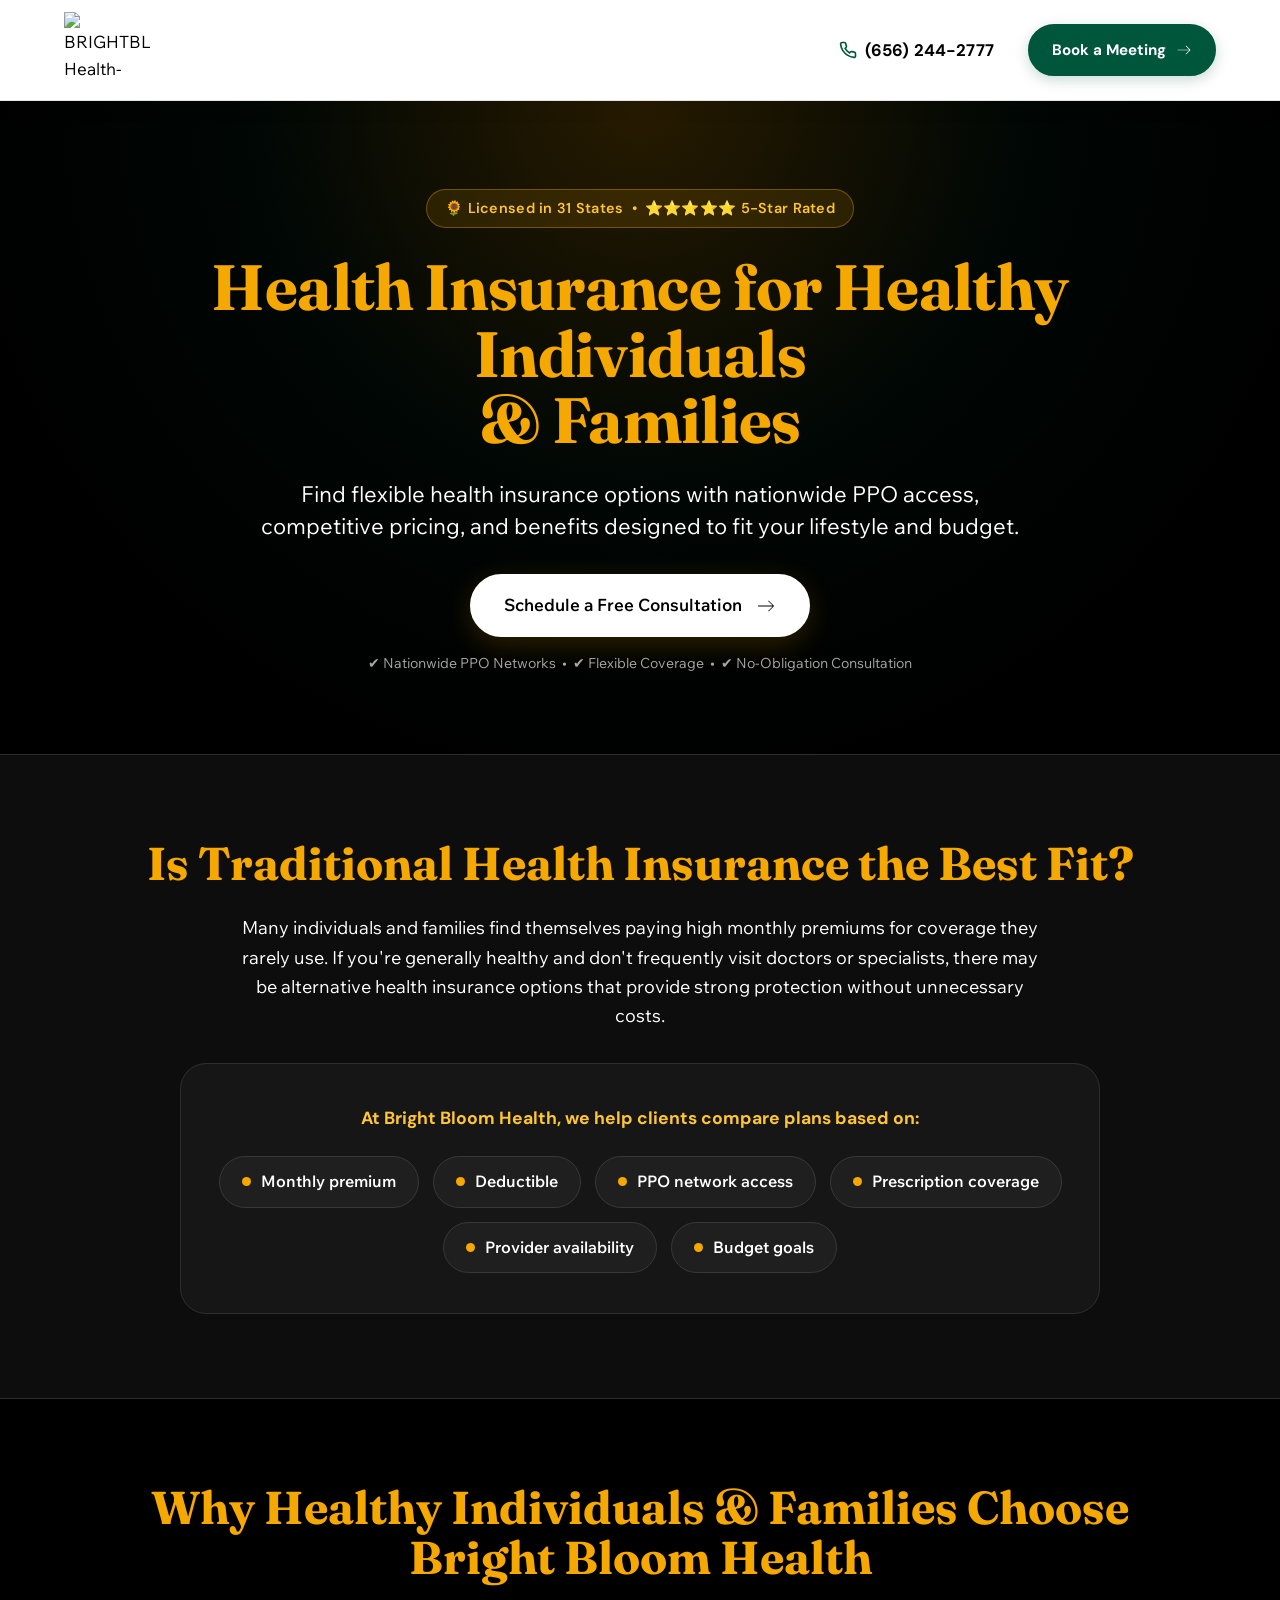
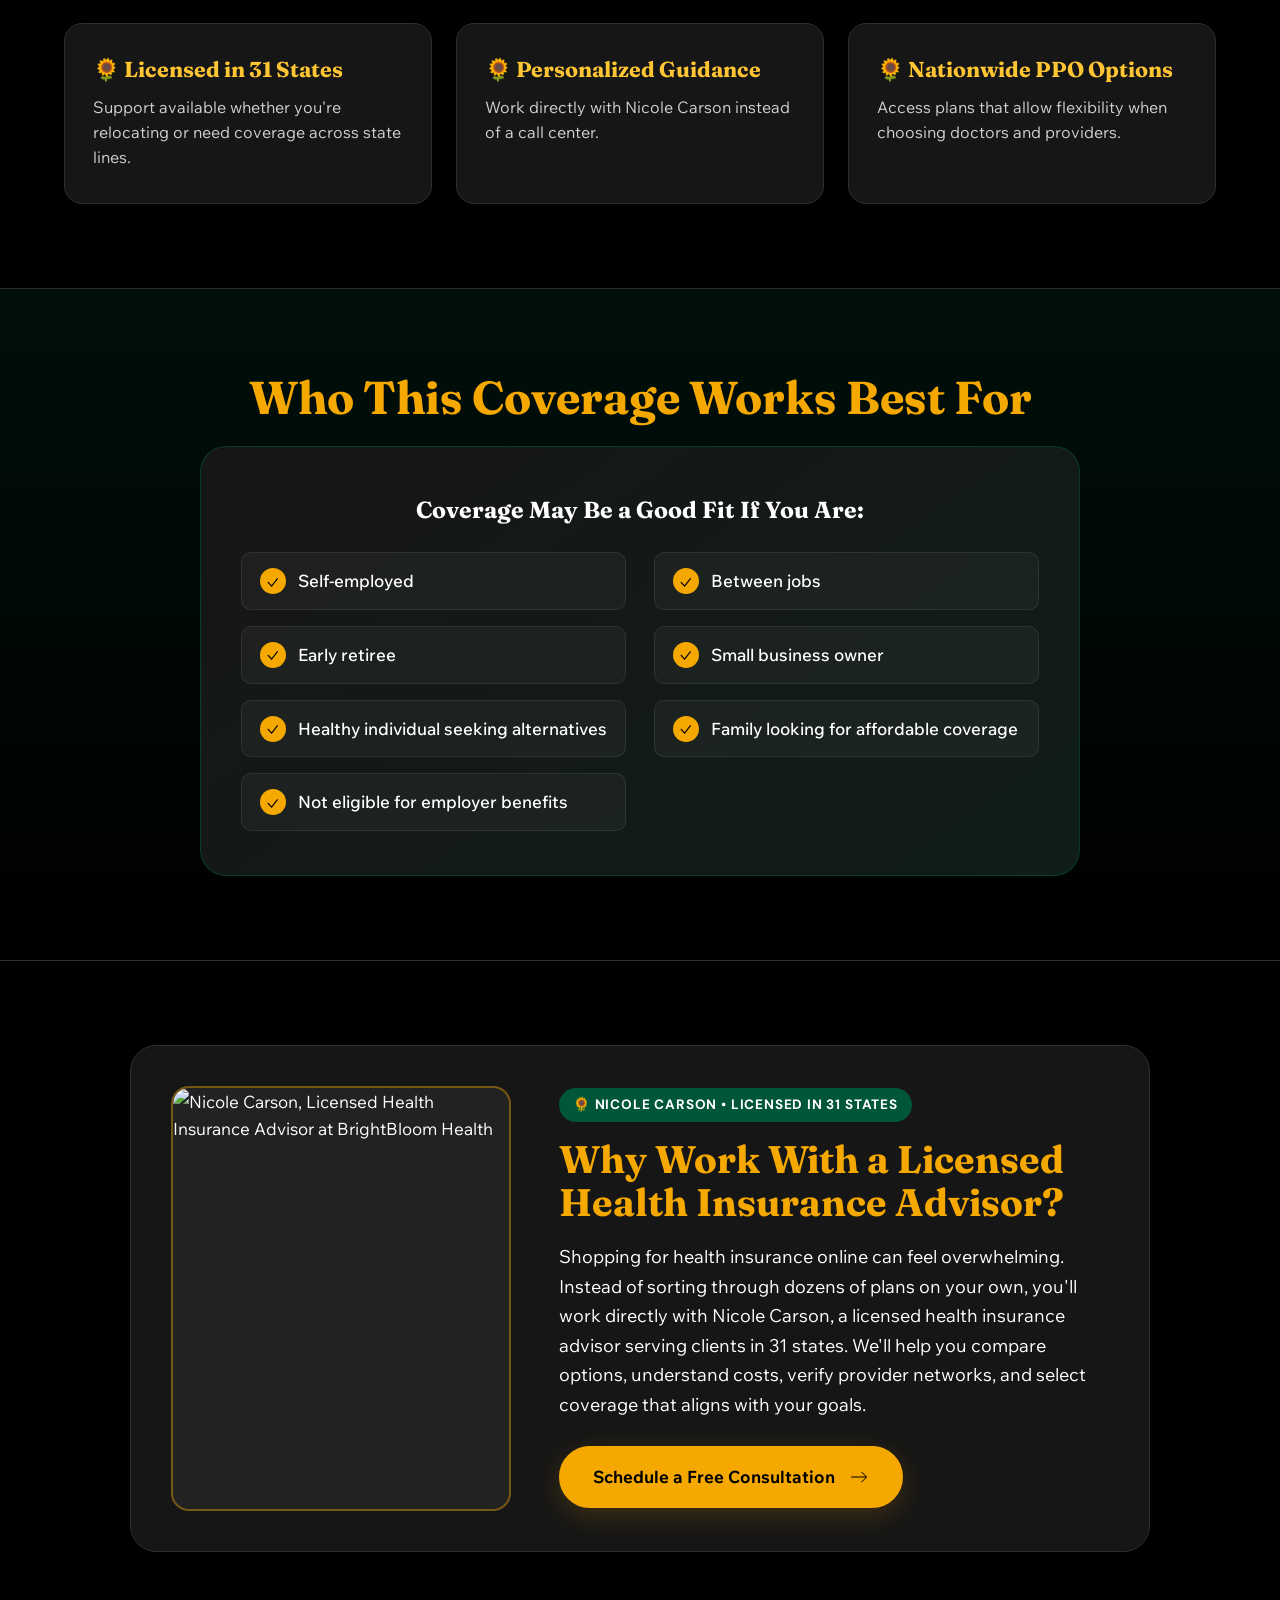
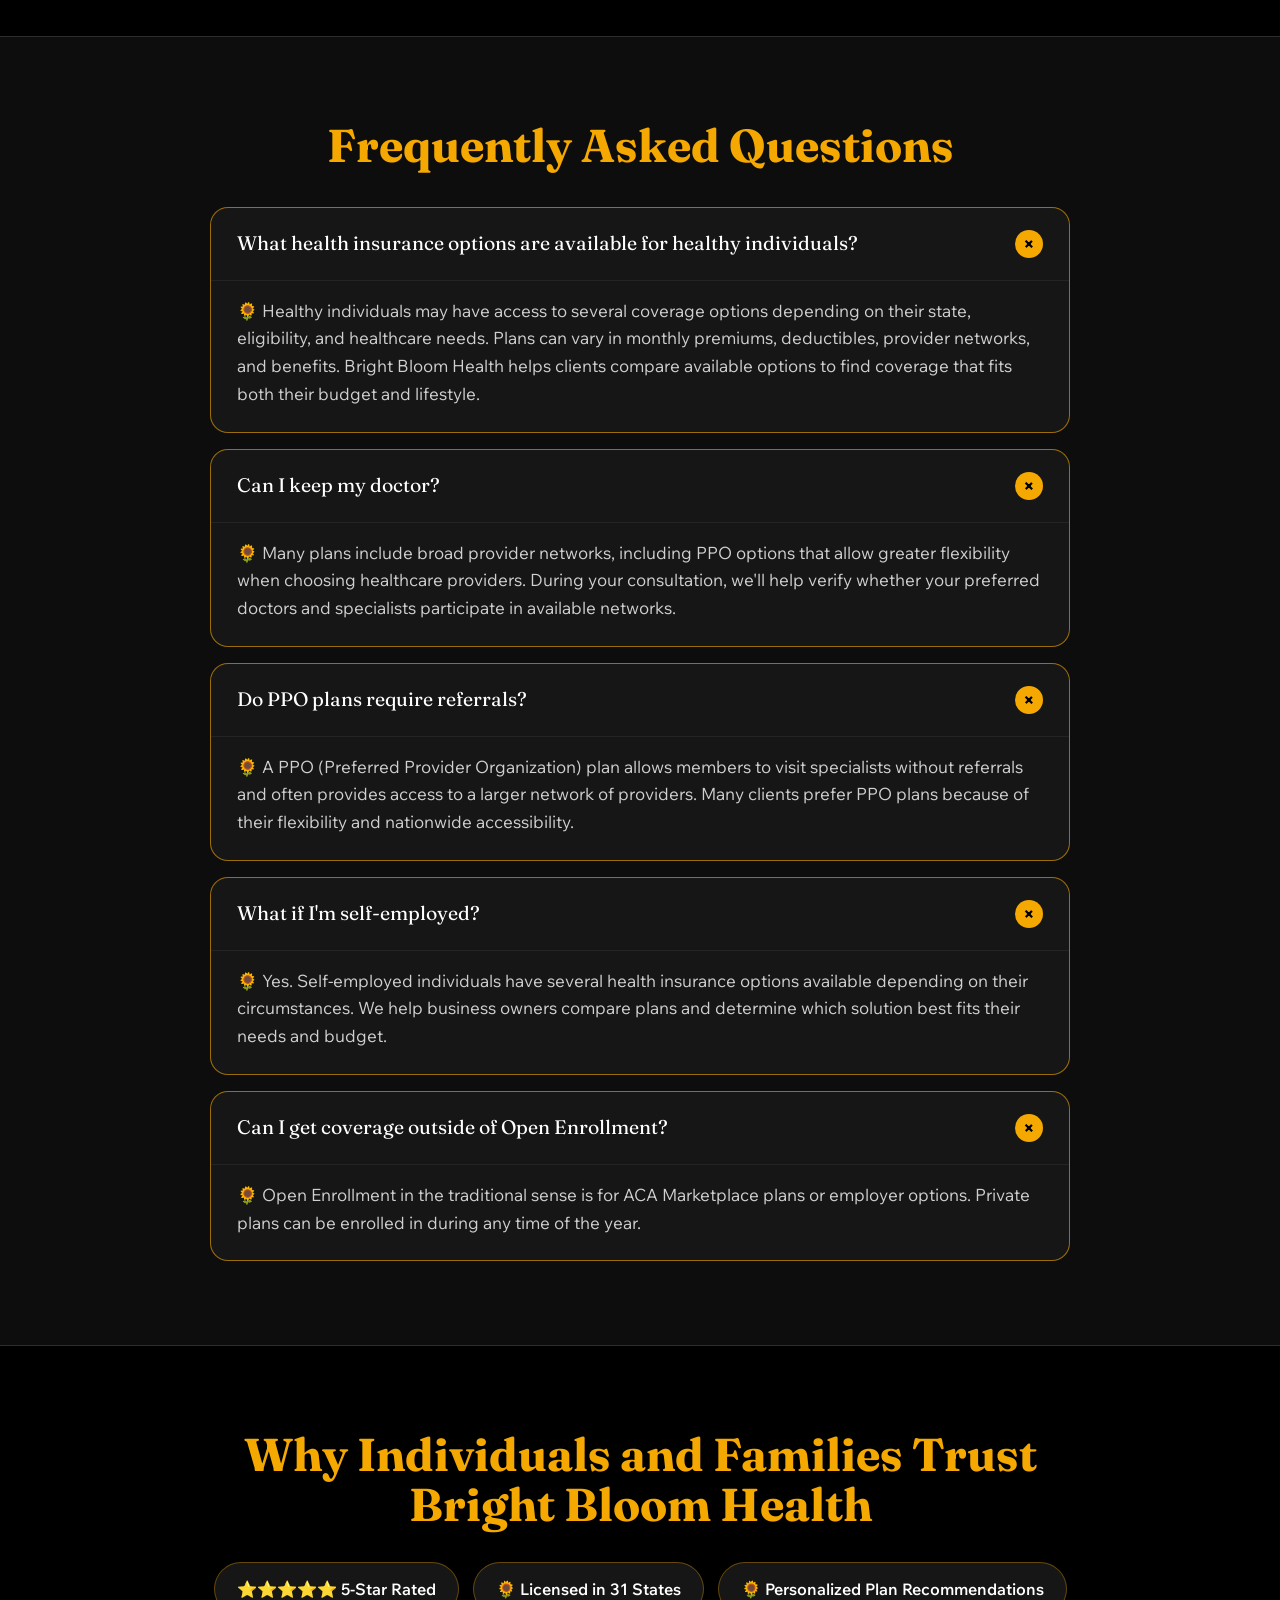
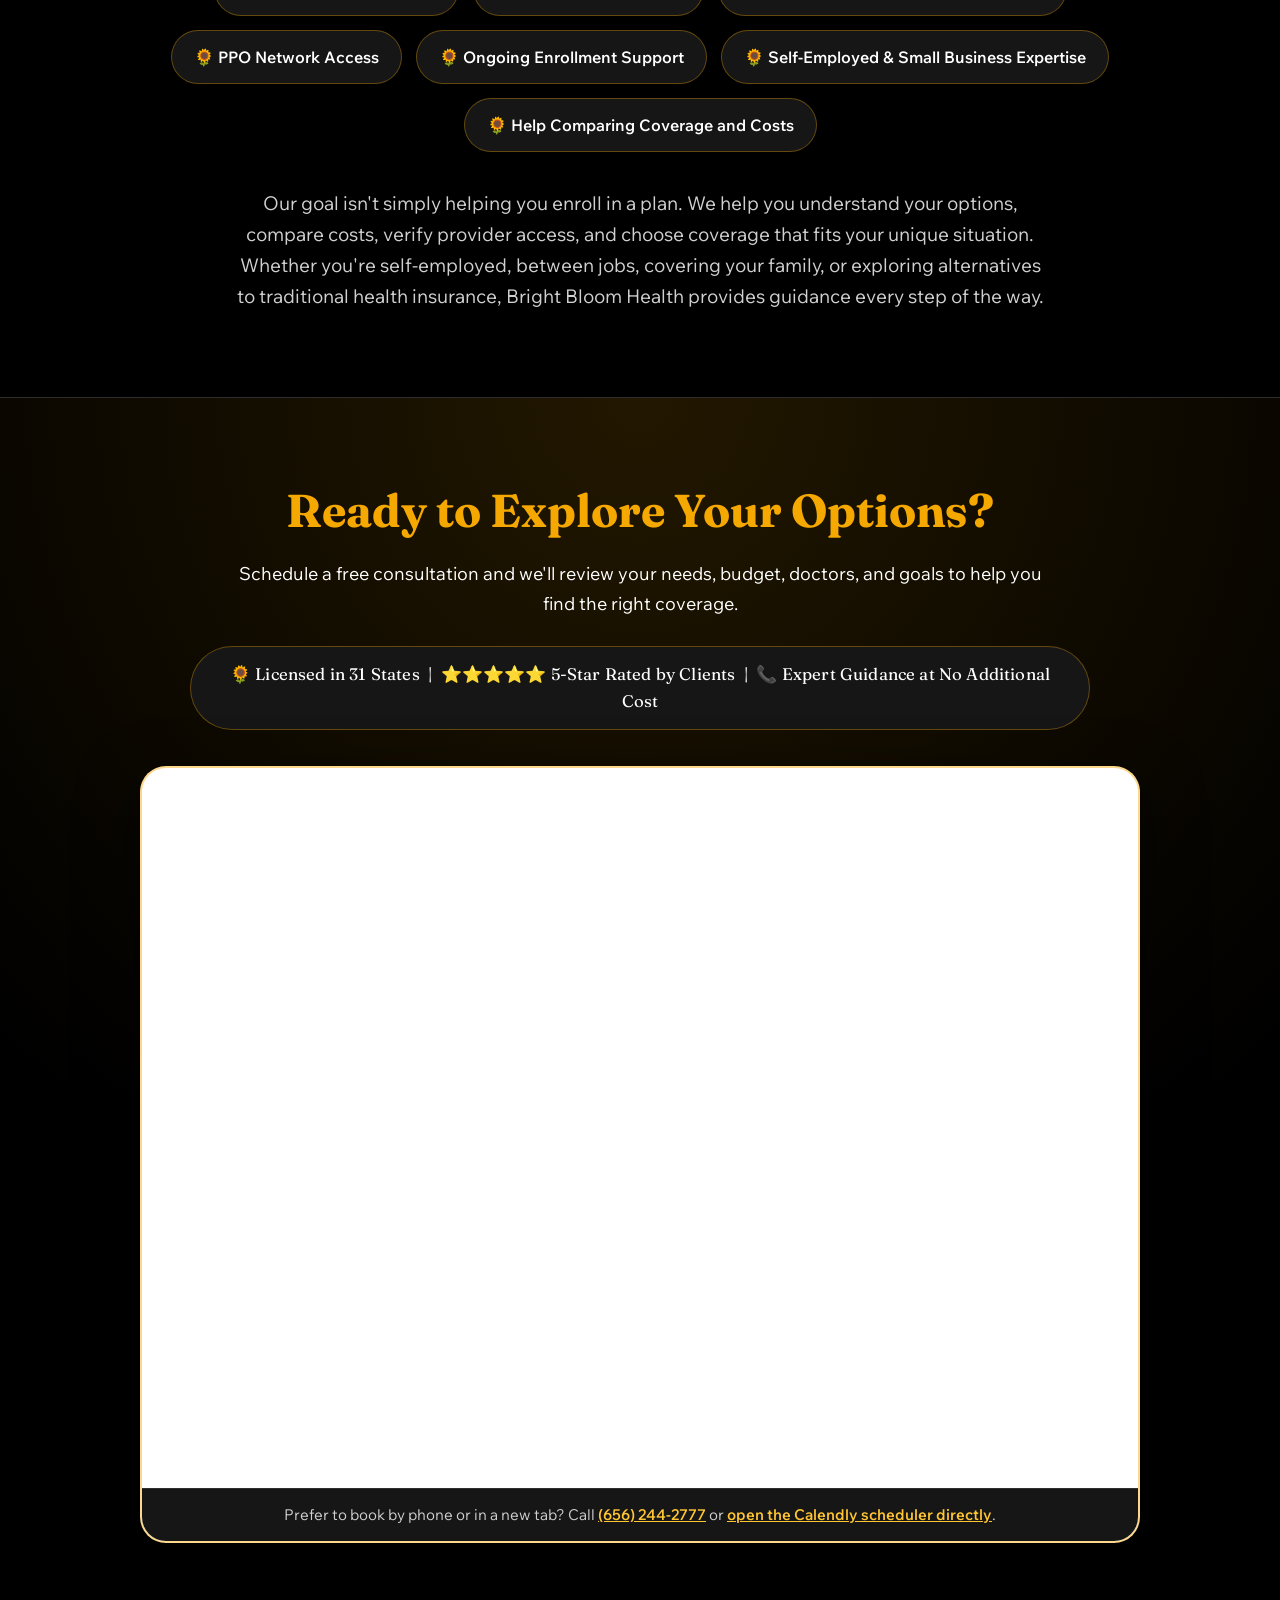
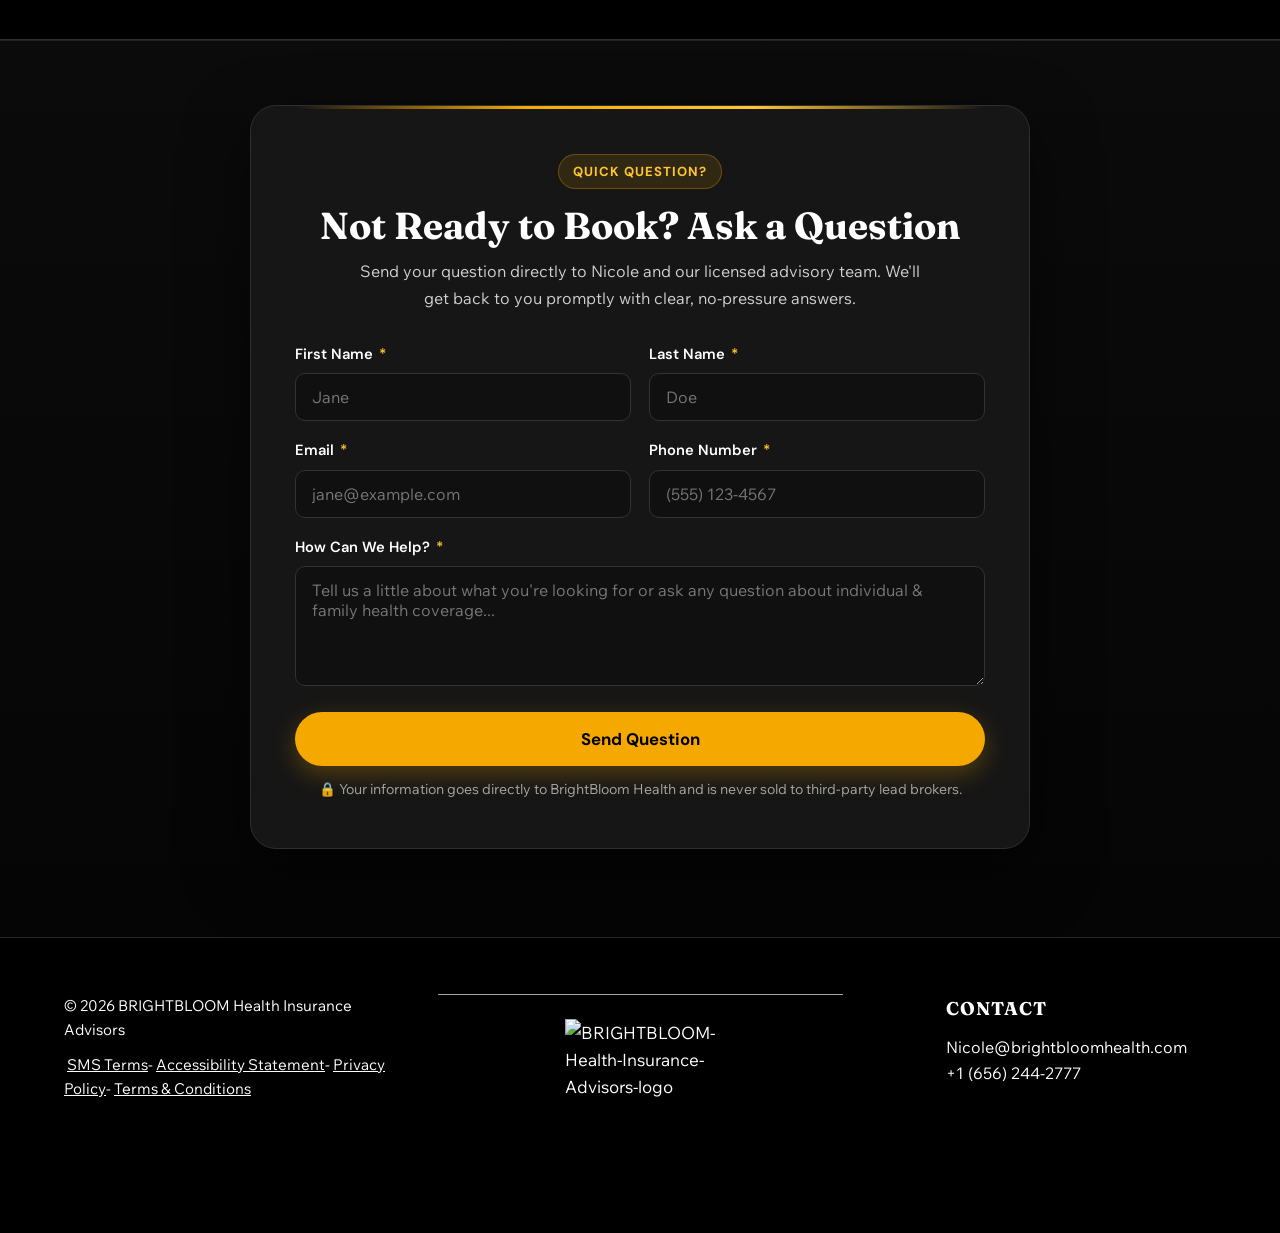
==== commit f20eee99: "Add 'Not Ready to Book? Ask a Question' form section and mailer backend" ====
--- a/individual-health-insurance.html
+++ b/individual-health-insurance.html
@@ -1,6 +1,37 @@
 <!DOCTYPE html>
 <html lang="en">
 <head>
+  <!-- Google tag (gtag.js) -->
+  <script async src="https://www.googletagmanager.com/gtag/js?id=AW-18540494962"></script>
+  <script>
+    window.dataLayer = window.dataLayer || [];
+    function gtag(){dataLayer.push(arguments);}
+    gtag('js', new Date());
+
+    gtag('config', 'AW-18540494962');
+  </script>
+  <script>
+    gtag('config', 'AW-18540494962/sKCrCNn3j6wdEPKA5ohF', {
+      'phone_conversion_number': '(656) 244-2777'
+    });
+  </script>
+  <!-- Event snippet for Click to call conversion page -->
+  <script>
+    function gtag_report_conversion(url) {
+      var callback = function () {
+        if (typeof(url) != 'undefined') {
+          window.location = url;
+        }
+      };
+      gtag('event', 'conversion', {
+          'send_to': 'AW-18540494962/qckjCJazlawdEPKA5ohF',
+          'value': 1.0,
+          'currency': 'USD',
+          'event_callback': callback
+      });
+      return false;
+    }
+  </script>
   <meta charset="UTF-8" />
   <meta name="viewport" content="width=device-width, initial-scale=1.0" />
   <title>Health Insurance for Healthy Individuals &amp; Families | BrightBloom Health</title>
@@ -25,7 +56,7 @@
       </a>
 
       <div class="site-header__actions">
-        <a href="tel:6562442777" class="site-header__phone" aria-label="Call (656) 244-2777">
+        <a href="tel:6562442777" onclick="return gtag_report_conversion('tel:6562442777');" class="site-header__phone" aria-label="Call (656) 244-2777">
           <svg viewBox="0 0 24 24" fill="none" stroke="currentColor" stroke-width="2.2" stroke-linecap="round" stroke-linejoin="round" aria-hidden="true">
             <path d="M22 16.92v3a2 2 0 0 1-2.18 2 19.79 19.79 0 0 1-8.63-3.07 19.5 19.5 0 0 1-6-6 19.79 19.79 0 0 1-3.07-8.67A2 2 0 0 1 4.11 2h3a2 2 0 0 1 2 1.72 12.84 12.84 0 0 0 .7 2.81 2 2 0 0 1-.45 2.11L8.09 9.91a16 16 0 0 0 6 6l1.27-1.27a2 2 0 0 1 2.11-.45 12.84 12.84 0 0 0 2.81.7A2 2 0 0 1 22 16.92z"></path>
           </svg>
@@ -311,13 +342,187 @@
             data-url="https://calendly.com/brightbloomhealth?hide_gdpr_banner=1"
           ></div>
           <script type="text/javascript" src="https://assets.calendly.com/assets/external/widget.js" async></script>
+          <!-- Event snippet for Book appointment conversion when Calendly meeting is scheduled -->
+          <script>
+            window.addEventListener('message', function(e) {
+              if (e.origin === 'https://calendly.com' && e.data && e.data.event === 'calendly.event_scheduled') {
+                gtag('event', 'conversion', {
+                    'send_to': 'AW-18540494962/wDmSCK20jKwdEPKA5ohF',
+                    'value': 1.0,
+                    'currency': 'USD'
+                });
+              }
+            });
+          </script>
 
           <div class="calendly-fallback">
-            Prefer to book by phone or in a new tab? Call <a href="tel:6562442777">(656) 244-2777</a> or <a href="https://calendly.com/brightbloomhealth" target="_blank" rel="noopener noreferrer">open the Calendly scheduler directly</a>.
+            Prefer to book by phone or in a new tab? Call <a href="tel:6562442777" onclick="return gtag_report_conversion('tel:6562442777');">(656) 244-2777</a> or <a href="https://calendly.com/brightbloomhealth" target="_blank" rel="noopener noreferrer">open the Calendly scheduler directly</a>.
           </div>
         </div>
       </div>
     </section>
+
+    <!-- ======================================================================
+         SECTION 9: NOT READY TO BOOK? ASK A QUESTION FORM
+         ====================================================================== -->
+    <section id="ask-question" class="question-section">
+      <div class="container">
+        <div class="question-card">
+          <div class="question-card__header">
+            <span class="question-card__eyebrow">Quick Question?</span>
+            <h2 class="question-card__title">Not Ready to Book? Ask a Question</h2>
+            <p class="question-card__subtitle">
+              Send your question directly to Nicole and our licensed advisory team. We'll get back to you promptly with clear, no-pressure answers.
+            </p>
+          </div>
+
+          <form id="ask-question-form" class="question-form" action="/api/ask-question" method="POST">
+            <input type="hidden" name="page_name" value="Individual Health Insurance Plans" />
+            <input type="hidden" name="page_slug" value="individual-health-insurance" />
+            <div class="form-honeypot" aria-hidden="true">
+              <label for="aq-website">Website</label>
+              <input type="text" id="aq-website" name="website" tabindex="-1" autocomplete="off" />
+            </div>
+
+            <div class="form-grid">
+              <div class="form-group">
+                <label for="aq-first-name">First Name <span class="required">*</span></label>
+                <input
+                  type="text"
+                  id="aq-first-name"
+                  name="first_name"
+                  class="form-input"
+                  placeholder="Jane"
+                  autocomplete="given-name"
+                  required
+                />
+              </div>
+
+              <div class="form-group">
+                <label for="aq-last-name">Last Name <span class="required">*</span></label>
+                <input
+                  type="text"
+                  id="aq-last-name"
+                  name="last_name"
+                  class="form-input"
+                  placeholder="Doe"
+                  autocomplete="family-name"
+                  required
+                />
+              </div>
+
+              <div class="form-group">
+                <label for="aq-email">Email <span class="required">*</span></label>
+                <input
+                  type="email"
+                  id="aq-email"
+                  name="email"
+                  class="form-input"
+                  placeholder="jane@example.com"
+                  autocomplete="email"
+                  required
+                />
+              </div>
+
+              <div class="form-group">
+                <label for="aq-phone">Phone Number <span class="required">*</span></label>
+                <input
+                  type="tel"
+                  id="aq-phone"
+                  name="phone"
+                  class="form-input"
+                  placeholder="(555) 123-4567"
+                  autocomplete="tel"
+                  required
+                />
+              </div>
+
+              <div class="form-group form-group--full">
+                <label for="aq-question">How Can We Help? <span class="required">*</span></label>
+                <textarea
+                  id="aq-question"
+                  name="question"
+                  class="form-textarea"
+                  placeholder="Tell us a little about what you're looking for or ask any question about individual &amp; family health coverage..."
+                  required
+                ></textarea>
+              </div>
+            </div>
+
+            <div id="aq-status" class="form-status" role="status" aria-live="polite"></div>
+
+            <div class="form-actions">
+              <button type="submit" id="aq-submit-btn" class="form-submit-btn">
+                Send Question
+              </button>
+              <p class="form-privacy-note">
+                🔒 Your information goes directly to BrightBloom Health and is never sold to third-party lead brokers.
+              </p>
+            </div>
+          </form>
+        </div>
+      </div>
+    </section>
+    <script>
+      (function() {
+        var form = document.getElementById('ask-question-form');
+        var statusEl = document.getElementById('aq-status');
+        var submitBtn = document.getElementById('aq-submit-btn');
+        if (!form) return;
+
+        form.addEventListener('submit', function(e) {
+          e.preventDefault();
+          statusEl.className = 'form-status';
+          statusEl.textContent = '';
+          submitBtn.disabled = true;
+          var originalText = submitBtn.textContent;
+          submitBtn.textContent = 'Sending...';
+
+          var formData = new FormData(form);
+          var payload = {
+            first_name: (formData.get('first_name') || '').toString().trim(),
+            last_name: (formData.get('last_name') || '').toString().trim(),
+            email: (formData.get('email') || '').toString().trim(),
+            phone: (formData.get('phone') || '').toString().trim(),
+            question: (formData.get('question') || '').toString().trim(),
+            page_name: (formData.get('page_name') || 'Individual Health Insurance Plans').toString().trim(),
+            page_slug: (formData.get('page_slug') || 'individual-health-insurance').toString().trim(),
+            page_url: window.location.href,
+            website: (formData.get('website') || '').toString().trim()
+          };
+
+          fetch('/api/ask-question', {
+            method: 'POST',
+            headers: { 'Content-Type': 'application/json' },
+            body: JSON.stringify(payload)
+          })
+          .then(function(res) {
+            return res.json().catch(function() { return {}; }).then(function(data) {
+              return { ok: res.ok, data: data };
+            });
+          })
+          .then(function(result) {
+            if (result.ok && result.data && result.data.ok) {
+              statusEl.className = 'form-status form-status--success';
+              statusEl.textContent = 'Thank you! Your question has been sent to Nicole at BrightBloom Health. We will be in touch shortly.';
+              form.reset();
+            } else {
+              var msg = (result.data && result.data.error) ? result.data.error : 'We could not send your message right now. Please call us at (656) 244-2777 or email Nicole@brightbloomhealth.com.';
+              statusEl.className = 'form-status form-status--error';
+              statusEl.textContent = msg;
+            }
+          })
+          .catch(function() {
+            statusEl.className = 'form-status form-status--error';
+            statusEl.textContent = 'Network error while sending your question. Please call (656) 244-2777 or email Nicole@brightbloomhealth.com.';
+          })
+          .finally(function() {
+            submitBtn.disabled = false;
+            submitBtn.textContent = originalText;
+          });
+        });
+      })();
+    </script>
   </main>
 
   <!-- ========================================================================
@@ -350,7 +555,7 @@
         <h2>Contact</h2>
         <p>
           <a href="mailto:Nicole@brightbloomhealth.com">Nicole@brightbloomhealth.com</a><br />
-          <a href="tel:+16562442777">+1 (656) 244-2777</a>
+          <a href="tel:+16562442777" onclick="return gtag_report_conversion('tel:+16562442777');">+1 (656) 244-2777</a>
         </p>
       </div>
     </div>
--- a/styles.css
+++ b/styles.css
@@ -762,6 +762,217 @@
 }
 
 /* ==========================================================================
+   ASK A QUESTION FORM SECTION (Under Calendly Section)
+   ========================================================================== */
+.question-section {
+  background: linear-gradient(180deg, #0b0b0b 0%, #050505 100%);
+  padding: 64px 0 88px;
+  border-top: 1px solid #222;
+}
+
+.question-card {
+  max-width: 780px;
+  margin: 0 auto;
+  background-color: var(--bb-surface);
+  border: 1px solid var(--bb-border-dark);
+  border-radius: var(--radius-lg);
+  padding: 48px 44px;
+  box-shadow: 0 24px 64px rgba(0, 0, 0, 0.55);
+  position: relative;
+}
+
+.question-card::before {
+  content: '';
+  position: absolute;
+  top: 0;
+  left: 44px;
+  right: 44px;
+  height: 3px;
+  background: linear-gradient(90deg, transparent, var(--bb-gold), var(--bb-yellow), transparent);
+  border-radius: 3px;
+}
+
+.question-card__header {
+  text-align: center;
+  margin-bottom: 32px;
+}
+
+.question-card__eyebrow {
+  display: inline-block;
+  font-family: var(--font-ui);
+  font-size: 0.82rem;
+  font-weight: 700;
+  letter-spacing: 0.08em;
+  text-transform: uppercase;
+  color: var(--bb-yellow);
+  background: rgba(245, 168, 0, 0.12);
+  border: 1px solid rgba(245, 168, 0, 0.3);
+  padding: 6px 14px;
+  border-radius: var(--radius-pill);
+  margin-bottom: 14px;
+}
+
+.question-card__title {
+  font-family: var(--font-heading);
+  font-size: clamp(1.75rem, 3.2vw, 2.35rem);
+  font-weight: 700;
+  color: var(--bb-white);
+  line-height: 1.2;
+  margin-bottom: 10px;
+}
+
+.question-card__subtitle {
+  color: var(--bb-text-muted);
+  font-size: 1.02rem;
+  max-width: 580px;
+  margin: 0 auto;
+}
+
+.question-form {
+  display: flex;
+  flex-direction: column;
+  gap: 20px;
+}
+
+.form-grid {
+  display: grid;
+  grid-template-columns: 1fr 1fr;
+  gap: 18px;
+}
+
+.form-group {
+  display: flex;
+  flex-direction: column;
+  gap: 7px;
+  text-align: left;
+}
+
+.form-group--full {
+  grid-column: 1 / -1;
+}
+
+.form-group label {
+  font-family: var(--font-ui);
+  font-size: 0.92rem;
+  font-weight: 600;
+  color: var(--bb-white);
+}
+
+.form-group label .required {
+  color: var(--bb-yellow);
+  margin-left: 2px;
+}
+
+.form-input,
+.form-textarea {
+  width: 100%;
+  background-color: #101010;
+  border: 1px solid #333333;
+  border-radius: var(--radius-sm);
+  padding: 13px 16px;
+  font-family: var(--font-body);
+  font-size: 1rem;
+  color: var(--bb-white);
+  transition: border-color var(--transition), box-shadow var(--transition), background-color var(--transition);
+}
+
+.form-input::placeholder,
+.form-textarea::placeholder {
+  color: #777777;
+}
+
+.form-input:focus,
+.form-textarea:focus {
+  outline: none;
+  border-color: var(--bb-gold);
+  background-color: #141414;
+  box-shadow: 0 0 0 3px rgba(245, 168, 0, 0.2);
+}
+
+.form-textarea {
+  min-height: 120px;
+  resize: vertical;
+}
+
+.form-honeypot {
+  position: absolute;
+  left: -9999px;
+  width: 1px;
+  height: 1px;
+  overflow: hidden;
+  opacity: 0;
+  pointer-events: none;
+}
+
+.form-actions {
+  display: flex;
+  flex-direction: column;
+  align-items: center;
+  gap: 12px;
+  margin-top: 6px;
+}
+
+.form-submit-btn {
+  display: inline-flex;
+  align-items: center;
+  justify-content: center;
+  gap: 10px;
+  width: 100%;
+  background-color: var(--bb-gold);
+  color: var(--bb-black);
+  font-family: var(--font-ui);
+  font-weight: 700;
+  font-size: 1.05rem;
+  padding: 16px 32px;
+  border: none;
+  border-radius: var(--radius-pill);
+  cursor: pointer;
+  box-shadow: 0 8px 24px rgba(245, 168, 0, 0.28);
+  transition: background-color var(--transition), transform var(--transition), box-shadow var(--transition), opacity var(--transition);
+}
+
+.form-submit-btn:hover:not(:disabled) {
+  background-color: var(--bb-yellow);
+  transform: translateY(-2px);
+  box-shadow: 0 12px 30px rgba(255, 197, 51, 0.38);
+}
+
+.form-submit-btn:disabled {
+  opacity: 0.65;
+  cursor: not-allowed;
+}
+
+.form-privacy-note {
+  font-size: 0.85rem;
+  color: var(--bb-shade-3);
+  text-align: center;
+}
+
+.form-status {
+  display: none;
+  padding: 15px 18px;
+  border-radius: var(--radius-sm);
+  font-size: 0.96rem;
+  font-weight: 600;
+  text-align: center;
+  line-height: 1.5;
+}
+
+.form-status--success {
+  display: block;
+  background-color: rgba(0, 114, 79, 0.22);
+  border: 1px solid #00a870;
+  color: #7ef7c8;
+}
+
+.form-status--error {
+  display: block;
+  background-color: rgba(220, 53, 69, 0.18);
+  border: 1px solid #ff5c6c;
+  color: #ffb3ba;
+}
+
+/* ==========================================================================
    FOOTER (Exact copy of https://www.brightbloomhealth.com/ footer)
    ========================================================================== */
 .site-footer {
@@ -912,4 +1123,12 @@
   .cards-grid--2col {
     grid-template-columns: 1fr;
   }
-}
+
+  .question-card {
+    padding: 32px 20px;
+  }
+
+  .form-grid {
+    grid-template-columns: 1fr;
+  }
+}
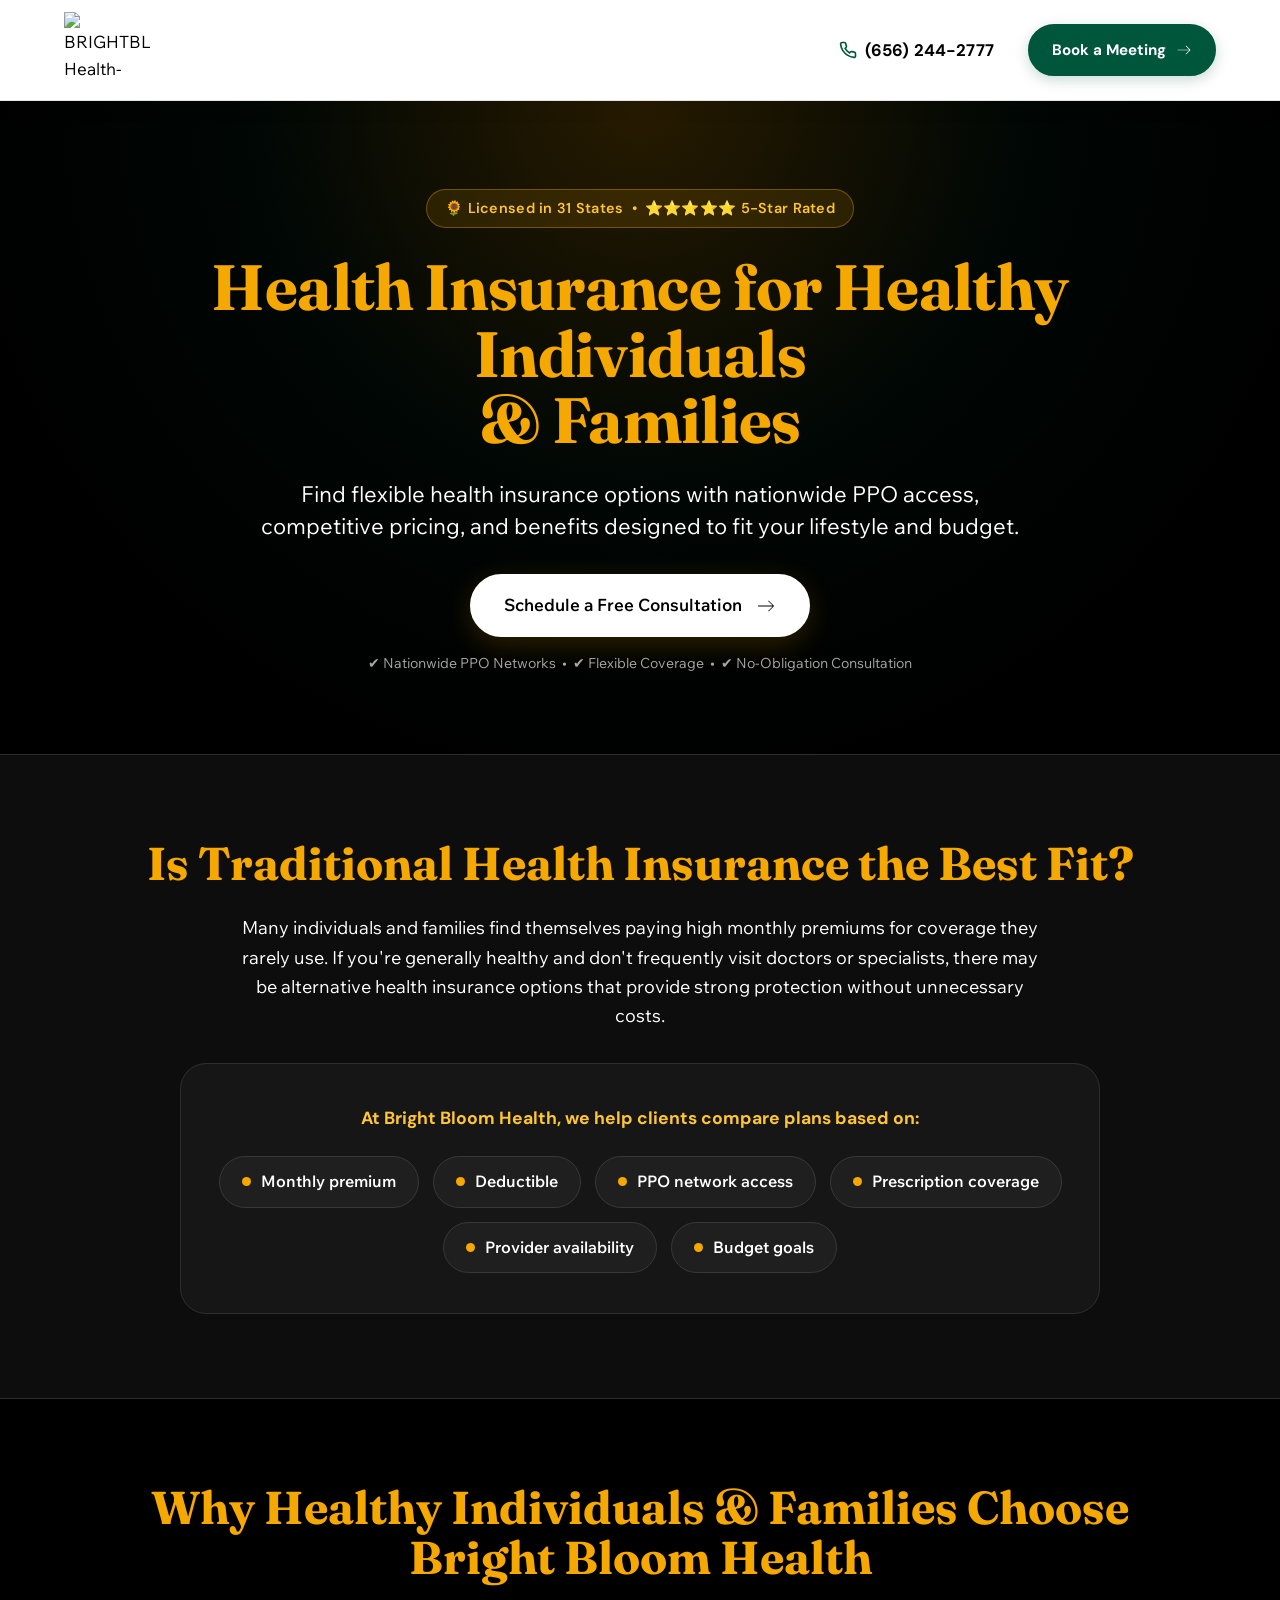
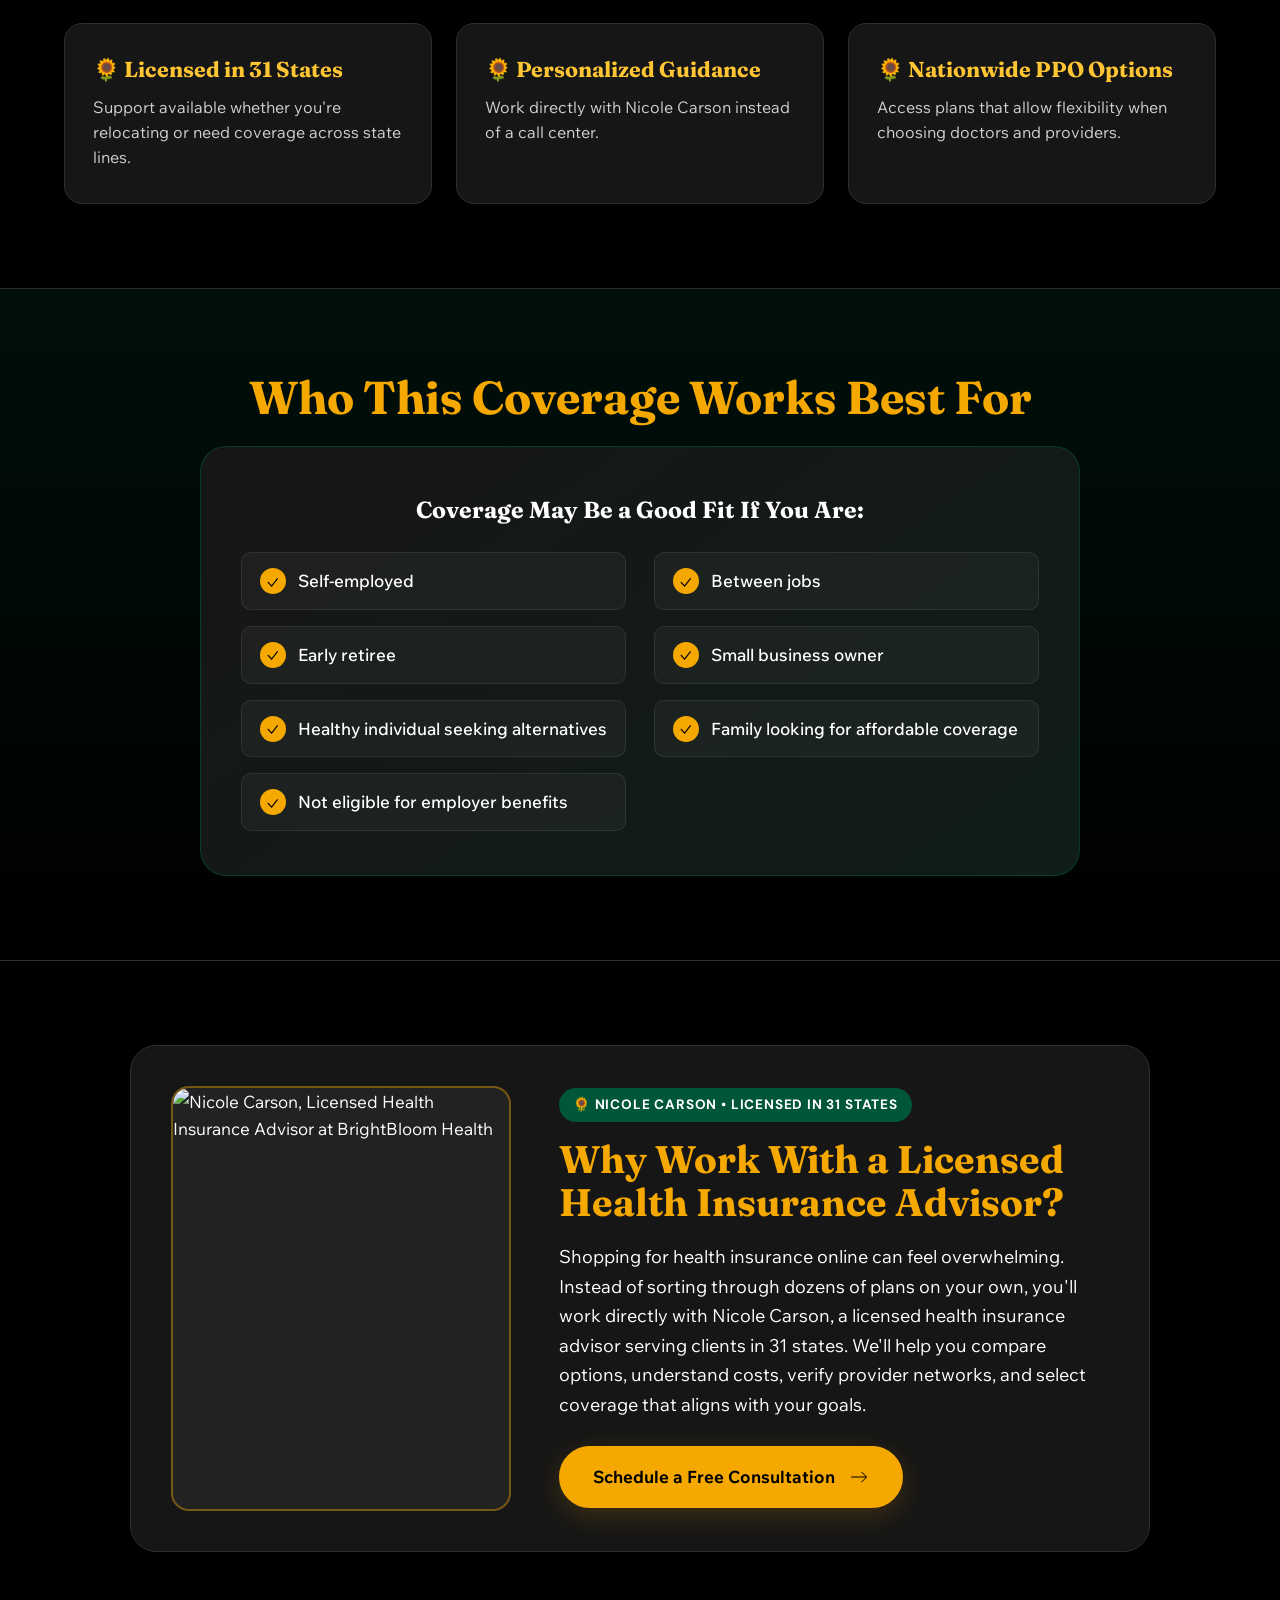
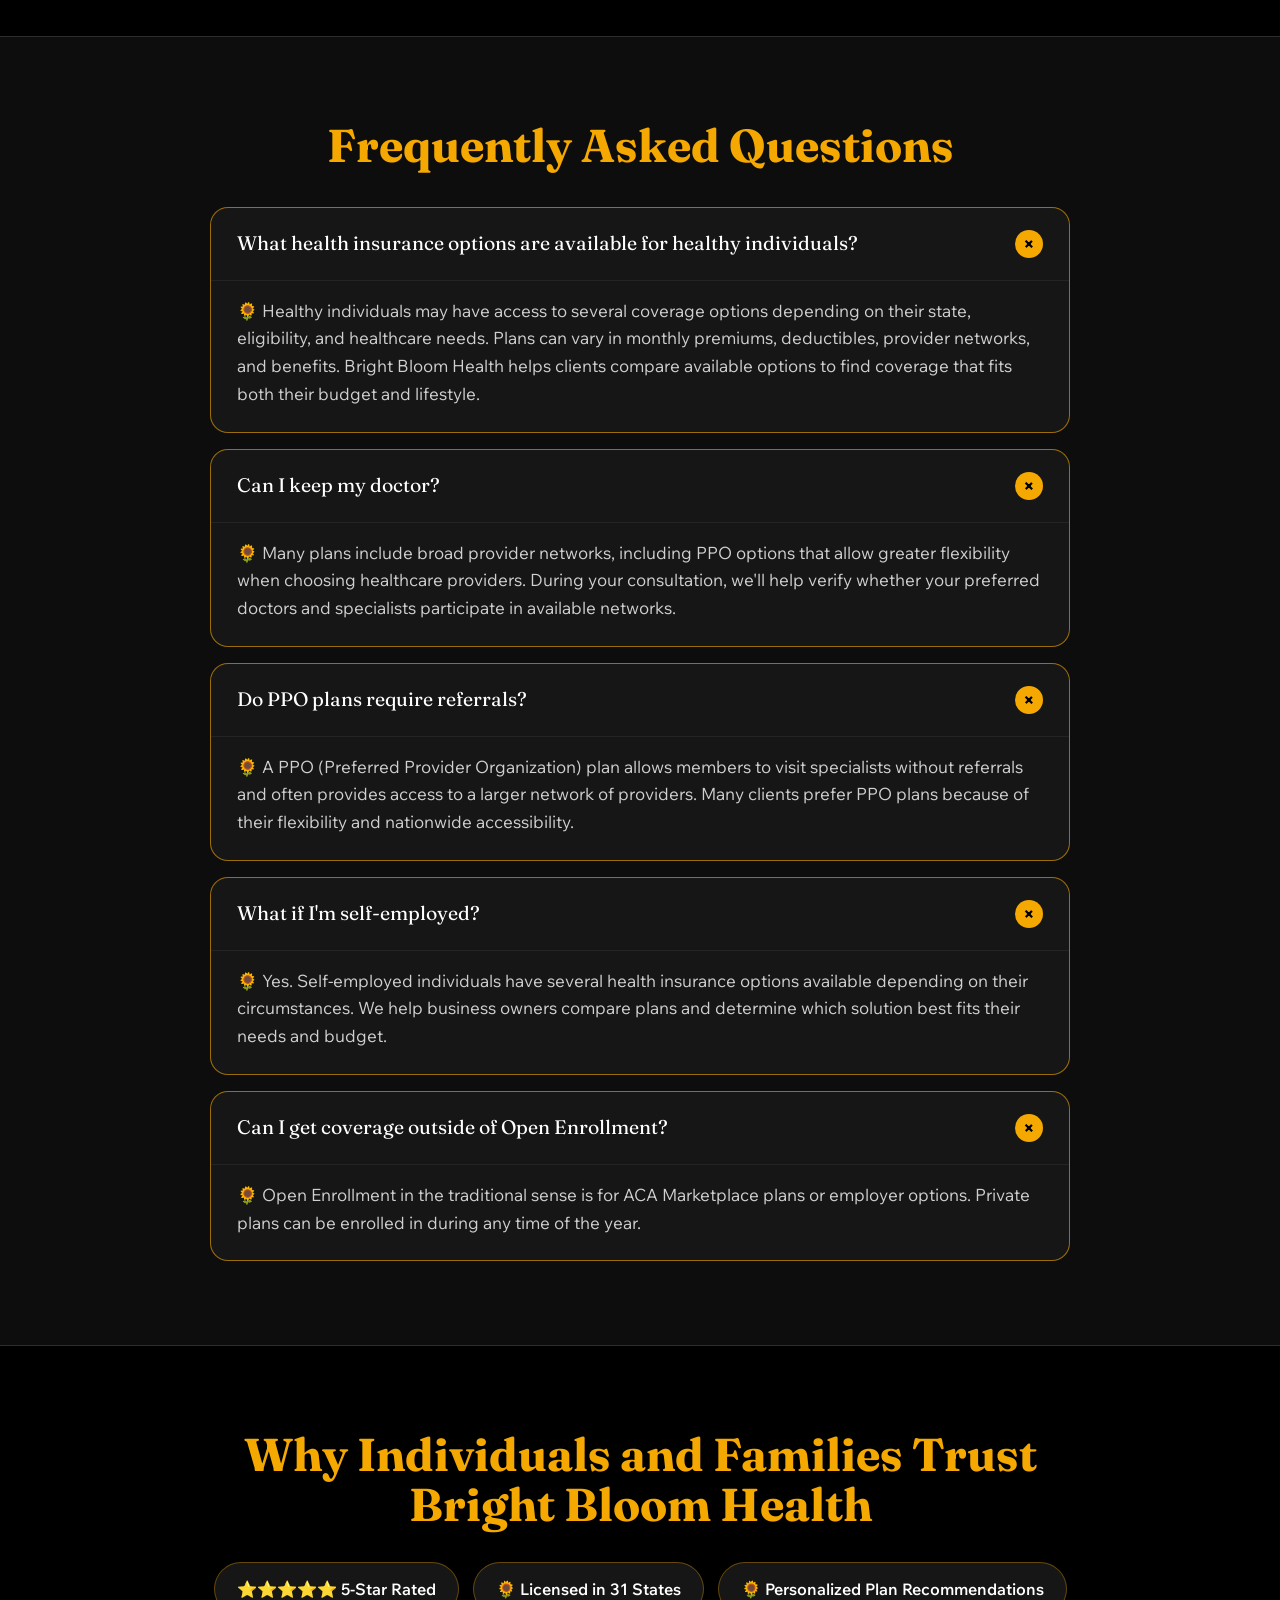
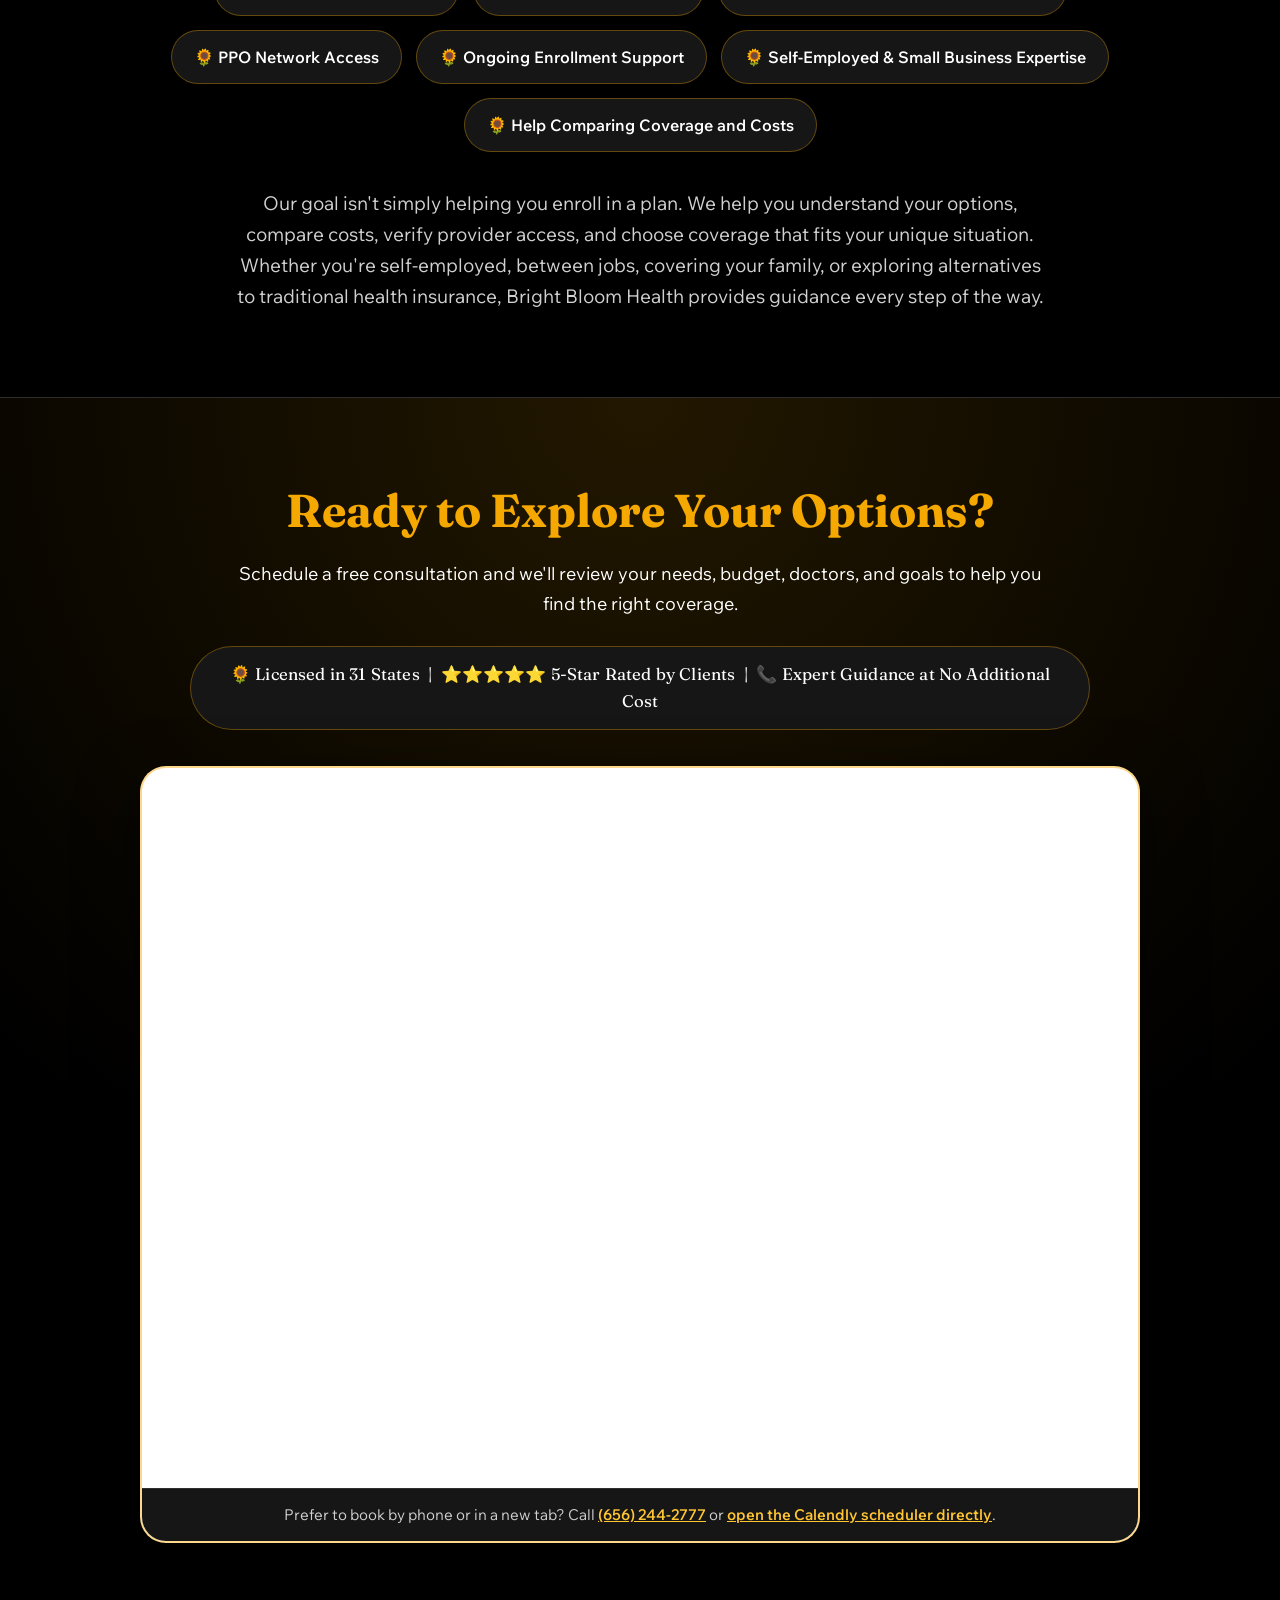
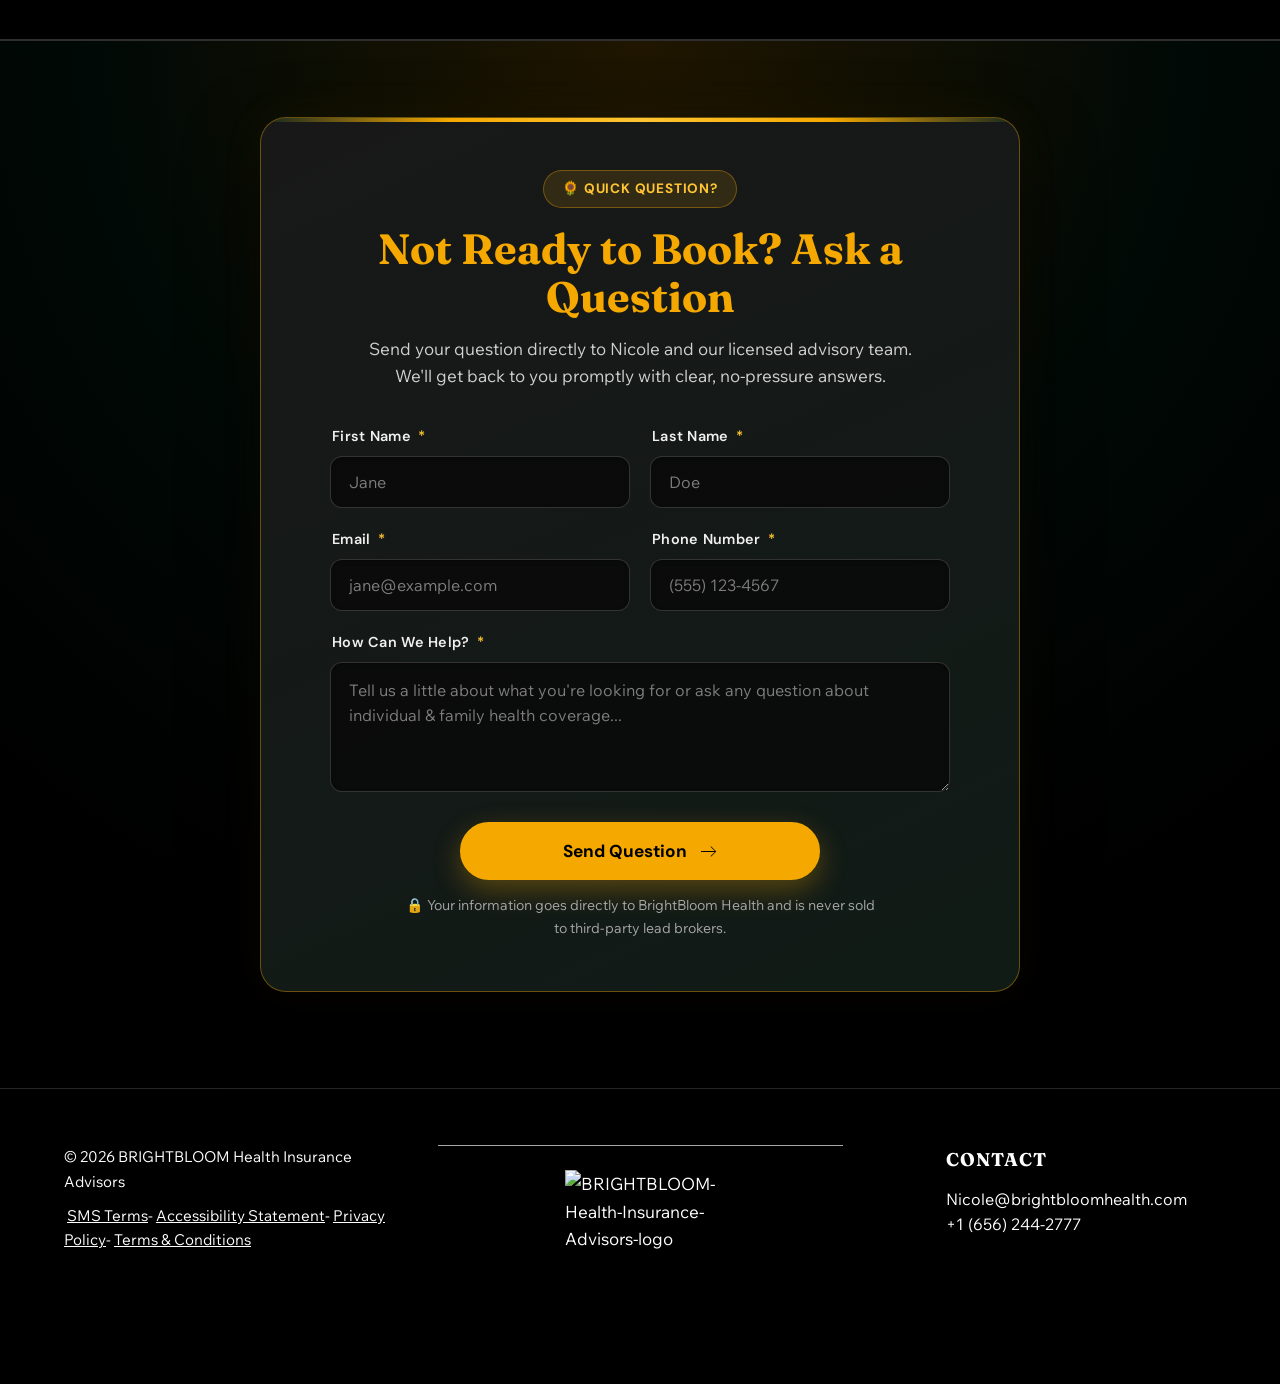
==== commit 34feadce: "Center and polish question form styling and bust CSS cache" ====
--- a/individual-health-insurance.html
+++ b/individual-health-insurance.html
@@ -37,7 +37,7 @@
   <title>Health Insurance for Healthy Individuals &amp; Families | BrightBloom Health</title>
   <meta name="description" content="Find affordable individual health insurance plans with BrightBloom Health. We help healthy individuals compare coverage options and enroll in plans available across 31 states." />
   <link rel="icon" sizes="192x192" href="https://static.wixstatic.com/media/b63b52_3098d8e9bc4a4a759e5c3618f8b5f207%7Emv2.png/v1/fill/w_192%2Ch_192%2Clg_1%2Cusm_0.66_1.00_0.01/b63b52_3098d8e9bc4a4a759e5c3618f8b5f207%7Emv2.png" type="image/png" />
-  <link rel="stylesheet" href="styles.css" />
+  <link rel="stylesheet" href="styles.css?v=20261117-2" />
 </head>
 <body>
 
@@ -369,7 +369,7 @@
       <div class="container">
         <div class="question-card">
           <div class="question-card__header">
-            <span class="question-card__eyebrow">Quick Question?</span>
+            <span class="question-card__eyebrow">🌻 Quick Question?</span>
             <h2 class="question-card__title">Not Ready to Book? Ask a Question</h2>
             <p class="question-card__subtitle">
               Send your question directly to Nicole and our licensed advisory team. We'll get back to you promptly with clear, no-pressure answers.
@@ -379,7 +379,7 @@
           <form id="ask-question-form" class="question-form" action="/api/ask-question" method="POST">
             <input type="hidden" name="page_name" value="Individual Health Insurance Plans" />
             <input type="hidden" name="page_slug" value="individual-health-insurance" />
-            <div class="form-honeypot" aria-hidden="true">
+            <div class="form-honeypot" aria-hidden="true" style="display:none;">
               <label for="aq-website">Website</label>
               <input type="text" id="aq-website" name="website" tabindex="-1" autocomplete="off" />
             </div>
@@ -453,7 +453,10 @@
 
             <div class="form-actions">
               <button type="submit" id="aq-submit-btn" class="form-submit-btn">
-                Send Question
+                <span id="aq-submit-label">Send Question</span>
+                <svg viewBox="0 0 200 200" aria-hidden="true">
+                  <path d="m178.803 97.137-50.078-49.485a3.99 3.99 0 0 0-5.657.047 4.03 4.03 0 0 0 .047 5.68l43.114 42.604H24c-2.209 0-4 1.798-4 4.017s1.791 4.016 4 4.016h142.232l-43.117 42.606a4.03 4.03 0 0 0-.047 5.68 3.99 3.99 0 0 0 5.657.047l50.078-49.485a4.027 4.027 0 0 0 0-5.727"></path>
+                </svg>
               </button>
               <p class="form-privacy-note">
                 🔒 Your information goes directly to BrightBloom Health and is never sold to third-party lead brokers.
@@ -468,6 +471,7 @@
         var form = document.getElementById('ask-question-form');
         var statusEl = document.getElementById('aq-status');
         var submitBtn = document.getElementById('aq-submit-btn');
+        var submitLabel = document.getElementById('aq-submit-label');
         if (!form) return;
 
         form.addEventListener('submit', function(e) {
@@ -475,8 +479,8 @@
           statusEl.className = 'form-status';
           statusEl.textContent = '';
           submitBtn.disabled = true;
-          var originalText = submitBtn.textContent;
-          submitBtn.textContent = 'Sending...';
+          var originalText = submitLabel ? submitLabel.textContent : 'Send Question';
+          if (submitLabel) submitLabel.textContent = 'Sending...';
 
           var formData = new FormData(form);
           var payload = {
@@ -518,7 +522,7 @@
           })
           .finally(function() {
             submitBtn.disabled = false;
-            submitBtn.textContent = originalText;
+            if (submitLabel) submitLabel.textContent = originalText;
           });
         });
       })();
--- a/styles.css
+++ b/styles.css
@@ -765,85 +765,101 @@
    ASK A QUESTION FORM SECTION (Under Calendly Section)
    ========================================================================== */
 .question-section {
-  background: linear-gradient(180deg, #0b0b0b 0%, #050505 100%);
-  padding: 64px 0 88px;
-  border-top: 1px solid #222;
+  background:
+    radial-gradient(circle at 50% 0%, rgba(245, 168, 0, 0.13) 0%, rgba(0, 86, 59, 0.1) 45%, rgba(0, 0, 0, 0) 78%),
+    var(--bb-black);
+  padding: 76px 0 96px;
+  border-top: 1px solid var(--bb-border-dark);
+  text-align: center;
 }
 
 .question-card {
-  max-width: 780px;
+  max-width: 760px;
   margin: 0 auto;
-  background-color: var(--bb-surface);
-  border: 1px solid var(--bb-border-dark);
+  background: linear-gradient(155deg, #181818 0%, #101b16 100%);
+  border: 1px solid rgba(245, 168, 0, 0.38);
   border-radius: var(--radius-lg);
-  padding: 48px 44px;
-  box-shadow: 0 24px 64px rgba(0, 0, 0, 0.55);
+  padding: 52px 48px;
+  box-shadow:
+    0 28px 72px rgba(0, 0, 0, 0.7),
+    0 0 48px rgba(245, 168, 0, 0.06);
   position: relative;
+  overflow: hidden;
 }
 
 .question-card::before {
   content: '';
   position: absolute;
   top: 0;
-  left: 44px;
-  right: 44px;
-  height: 3px;
-  background: linear-gradient(90deg, transparent, var(--bb-gold), var(--bb-yellow), transparent);
-  border-radius: 3px;
+  left: 0;
+  right: 0;
+  height: 4px;
+  background: linear-gradient(90deg, rgba(0, 86, 59, 0.2), var(--bb-gold), var(--bb-yellow), var(--bb-gold), rgba(0, 86, 59, 0.2));
 }
 
 .question-card__header {
   text-align: center;
-  margin-bottom: 32px;
+  max-width: 600px;
+  margin: 0 auto 36px;
 }
 
 .question-card__eyebrow {
-  display: inline-block;
+  display: inline-flex;
+  align-items: center;
+  justify-content: center;
+  gap: 8px;
   font-family: var(--font-ui);
-  font-size: 0.82rem;
-  font-weight: 700;
-  letter-spacing: 0.08em;
+  font-size: 0.85rem;
+  font-weight: 700;
+  letter-spacing: 0.06em;
   text-transform: uppercase;
   color: var(--bb-yellow);
   background: rgba(245, 168, 0, 0.12);
-  border: 1px solid rgba(245, 168, 0, 0.3);
-  padding: 6px 14px;
+  border: 1px solid rgba(245, 168, 0, 0.35);
+  padding: 7px 18px;
   border-radius: var(--radius-pill);
-  margin-bottom: 14px;
+  margin-bottom: 18px;
 }
 
 .question-card__title {
   font-family: var(--font-heading);
-  font-size: clamp(1.75rem, 3.2vw, 2.35rem);
-  font-weight: 700;
-  color: var(--bb-white);
-  line-height: 1.2;
-  margin-bottom: 10px;
+  font-size: clamp(1.9rem, 3.4vw, 2.65rem);
+  font-weight: 700;
+  color: var(--bb-gold);
+  line-height: 1.12;
+  margin-bottom: 14px;
+  text-align: center;
 }
 
 .question-card__subtitle {
   color: var(--bb-text-muted);
-  font-size: 1.02rem;
-  max-width: 580px;
+  font-size: 1.06rem;
+  line-height: 1.6;
+  max-width: 560px;
   margin: 0 auto;
+  text-align: center;
 }
 
 .question-form {
+  max-width: 620px;
+  width: 100%;
+  margin: 0 auto;
   display: flex;
   flex-direction: column;
-  gap: 20px;
+  gap: 22px;
 }
 
 .form-grid {
   display: grid;
   grid-template-columns: 1fr 1fr;
-  gap: 18px;
+  gap: 20px;
+  width: 100%;
 }
 
 .form-group {
   display: flex;
   flex-direction: column;
-  gap: 7px;
+  gap: 8px;
   text-align: left;
 }
 
@@ -853,48 +869,60 @@
 
 .form-group label {
   font-family: var(--font-ui);
-  font-size: 0.92rem;
+  font-size: 0.9rem;
   font-weight: 600;
-  color: var(--bb-white);
+  letter-spacing: 0.02em;
+  color: #f0f0f0;
+  padding-left: 2px;
 }
 
 .form-group label .required {
   color: var(--bb-yellow);
-  margin-left: 2px;
+  margin-left: 3px;
 }
 
 .form-input,
 .form-textarea {
   width: 100%;
-  background-color: #101010;
-  border: 1px solid #333333;
-  border-radius: var(--radius-sm);
-  padding: 13px 16px;
+  background-color: rgba(10, 10, 10, 0.85);
+  border: 1px solid rgba(255, 255, 255, 0.16);
+  border-radius: 12px;
+  padding: 15px 18px;
   font-family: var(--font-body);
   font-size: 1rem;
   color: var(--bb-white);
+  box-shadow: inset 0 2px 4px rgba(0, 0, 0, 0.35);
   transition: border-color var(--transition), box-shadow var(--transition), background-color var(--transition);
+}
+
+.form-input:hover,
+.form-textarea:hover {
+  border-color: rgba(245, 168, 0, 0.45);
 }
 
 .form-input::placeholder,
 .form-textarea::placeholder {
-  color: #777777;
+  color: #7d7d7d;
 }
 
 .form-input:focus,
 .form-textarea:focus {
   outline: none;
   border-color: var(--bb-gold);
-  background-color: #141414;
-  box-shadow: 0 0 0 3px rgba(245, 168, 0, 0.2);
+  background-color: #0d0d0d;
+  box-shadow:
+    inset 0 2px 4px rgba(0, 0, 0, 0.35),
+    0 0 0 4px rgba(245, 168, 0, 0.2);
 }
 
 .form-textarea {
-  min-height: 120px;
+  min-height: 130px;
   resize: vertical;
+  line-height: 1.55;
 }
 
 .form-honeypot {
+  display: none !important;
   position: absolute;
   left: -9999px;
   width: 1px;
@@ -908,33 +936,50 @@
   display: flex;
   flex-direction: column;
   align-items: center;
-  gap: 12px;
-  margin-top: 6px;
+  justify-content: center;
+  gap: 14px;
+  margin-top: 8px;
+  text-align: center;
 }
 
 .form-submit-btn {
   display: inline-flex;
   align-items: center;
   justify-content: center;
-  gap: 10px;
+  gap: 12px;
+  min-width: 280px;
+  max-width: 360px;
   width: 100%;
+  margin: 0 auto;
   background-color: var(--bb-gold);
   color: var(--bb-black);
   font-family: var(--font-ui);
   font-weight: 700;
-  font-size: 1.05rem;
-  padding: 16px 32px;
-  border: none;
+  font-size: 1.08rem;
+  padding: 16px 36px;
+  border: 2px solid var(--bb-gold);
   border-radius: var(--radius-pill);
   cursor: pointer;
-  box-shadow: 0 8px 24px rgba(245, 168, 0, 0.28);
-  transition: background-color var(--transition), transform var(--transition), box-shadow var(--transition), opacity var(--transition);
+  box-shadow: 0 10px 28px rgba(245, 168, 0, 0.3);
+  transition: background-color var(--transition), border-color var(--transition), transform var(--transition), box-shadow var(--transition), opacity var(--transition);
+}
+
+.form-submit-btn svg {
+  width: 19px;
+  height: 19px;
+  fill: currentColor;
+  transition: transform var(--transition);
 }
 
 .form-submit-btn:hover:not(:disabled) {
   background-color: var(--bb-yellow);
+  border-color: var(--bb-yellow);
   transform: translateY(-2px);
-  box-shadow: 0 12px 30px rgba(255, 197, 51, 0.38);
+  box-shadow: 0 14px 34px rgba(255, 197, 51, 0.42);
+}
+
+.form-submit-btn:hover:not(:disabled) svg {
+  transform: translateX(4px);
 }
 
 .form-submit-btn:disabled {
@@ -943,16 +988,18 @@
 }
 
 .form-privacy-note {
-  font-size: 0.85rem;
+  font-size: 0.88rem;
   color: var(--bb-shade-3);
   text-align: center;
+  max-width: 480px;
+  margin: 0 auto;
 }
 
 .form-status {
   display: none;
-  padding: 15px 18px;
-  border-radius: var(--radius-sm);
-  font-size: 0.96rem;
+  padding: 16px 20px;
+  border-radius: 12px;
+  font-size: 0.98rem;
   font-weight: 600;
   text-align: center;
   line-height: 1.5;
@@ -960,14 +1007,14 @@
 
 .form-status--success {
   display: block;
-  background-color: rgba(0, 114, 79, 0.22);
+  background-color: rgba(0, 114, 79, 0.24);
   border: 1px solid #00a870;
   color: #7ef7c8;
 }
 
 .form-status--error {
   display: block;
-  background-color: rgba(220, 53, 69, 0.18);
+  background-color: rgba(220, 53, 69, 0.2);
   border: 1px solid #ff5c6c;
   color: #ffb3ba;
 }
